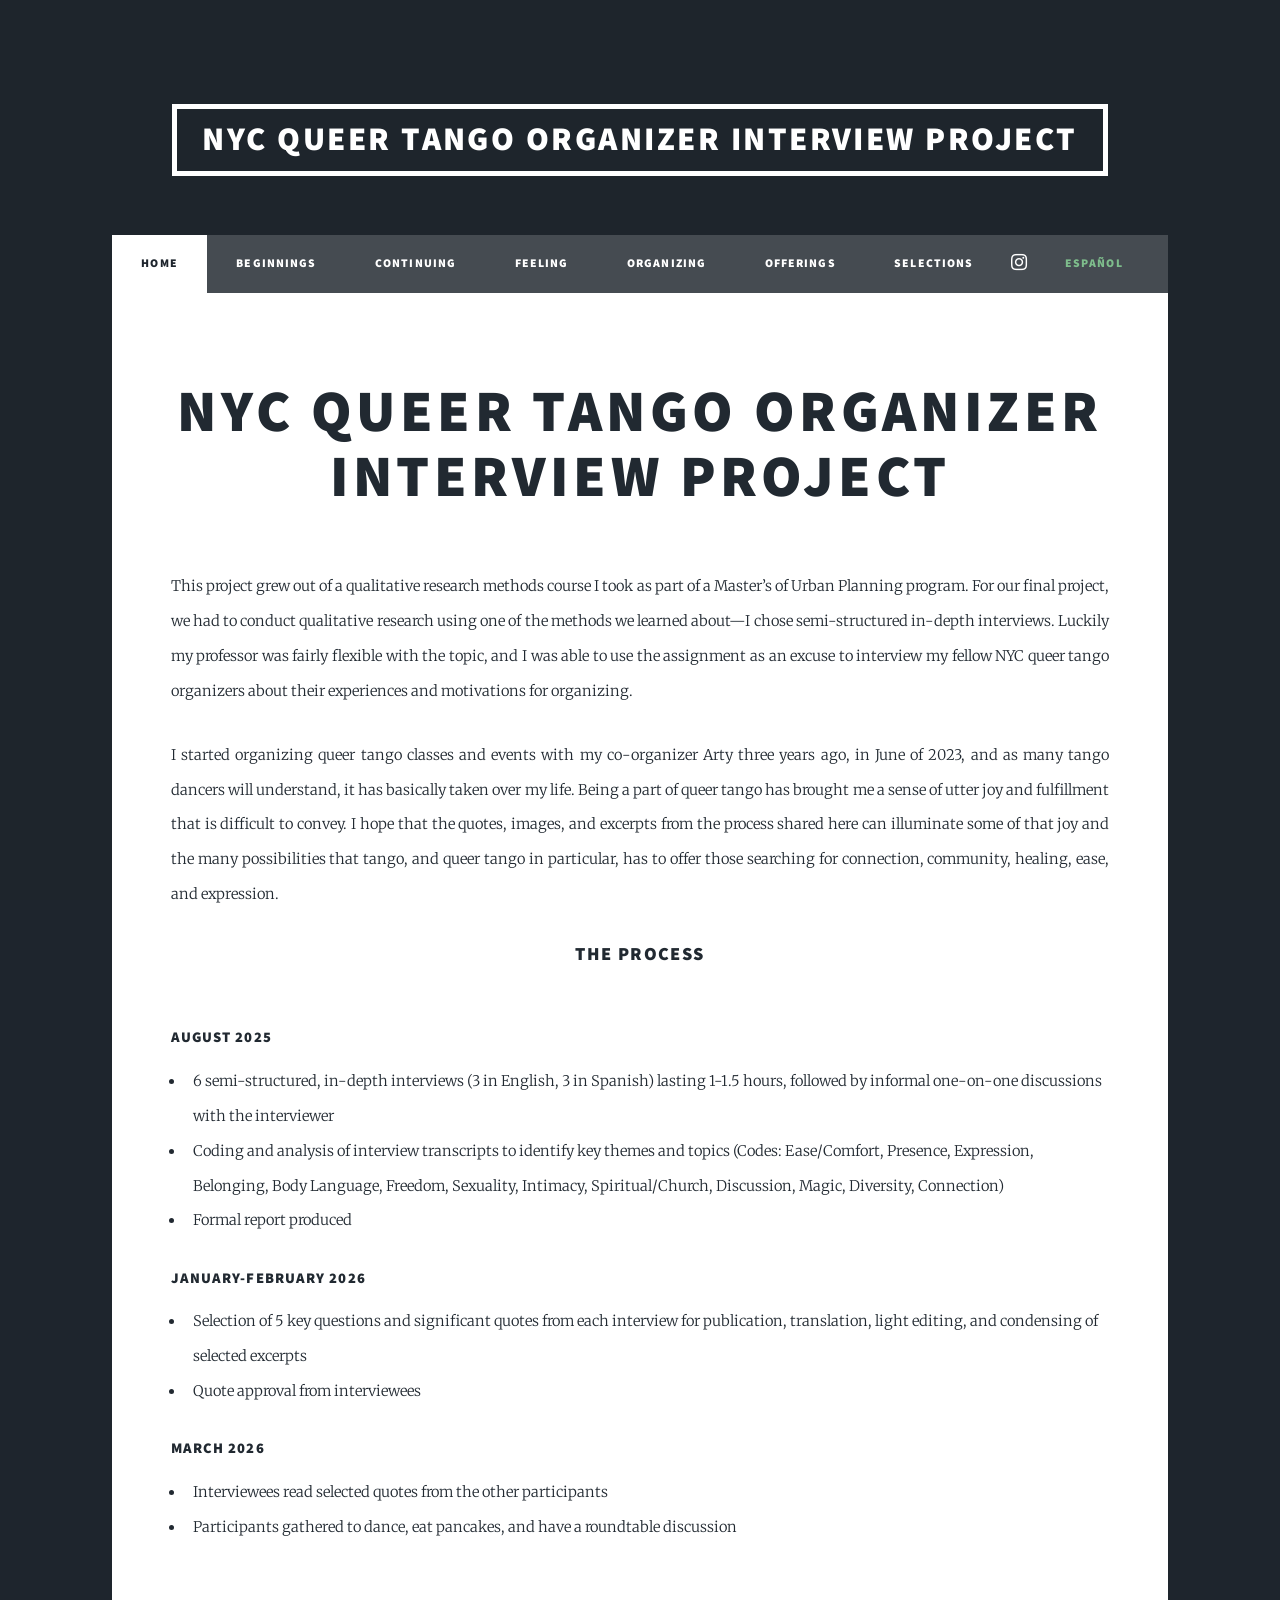
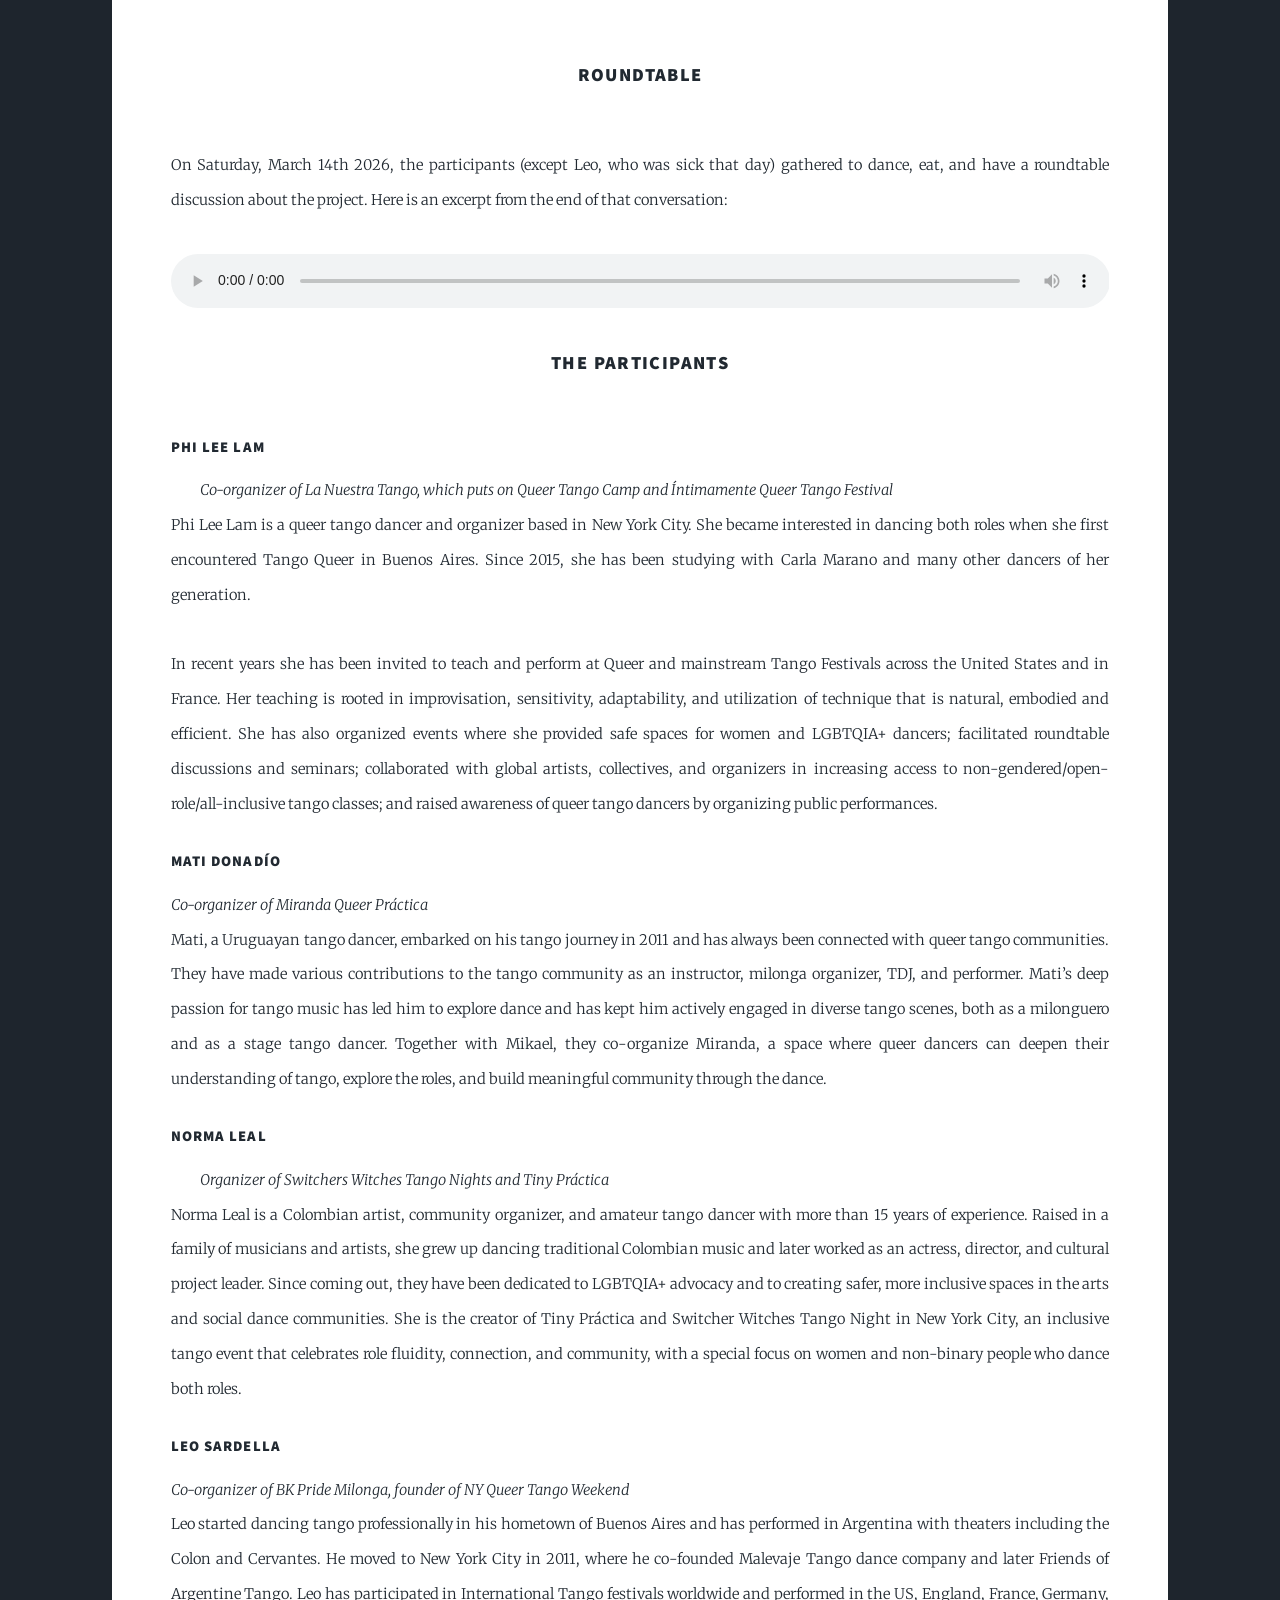
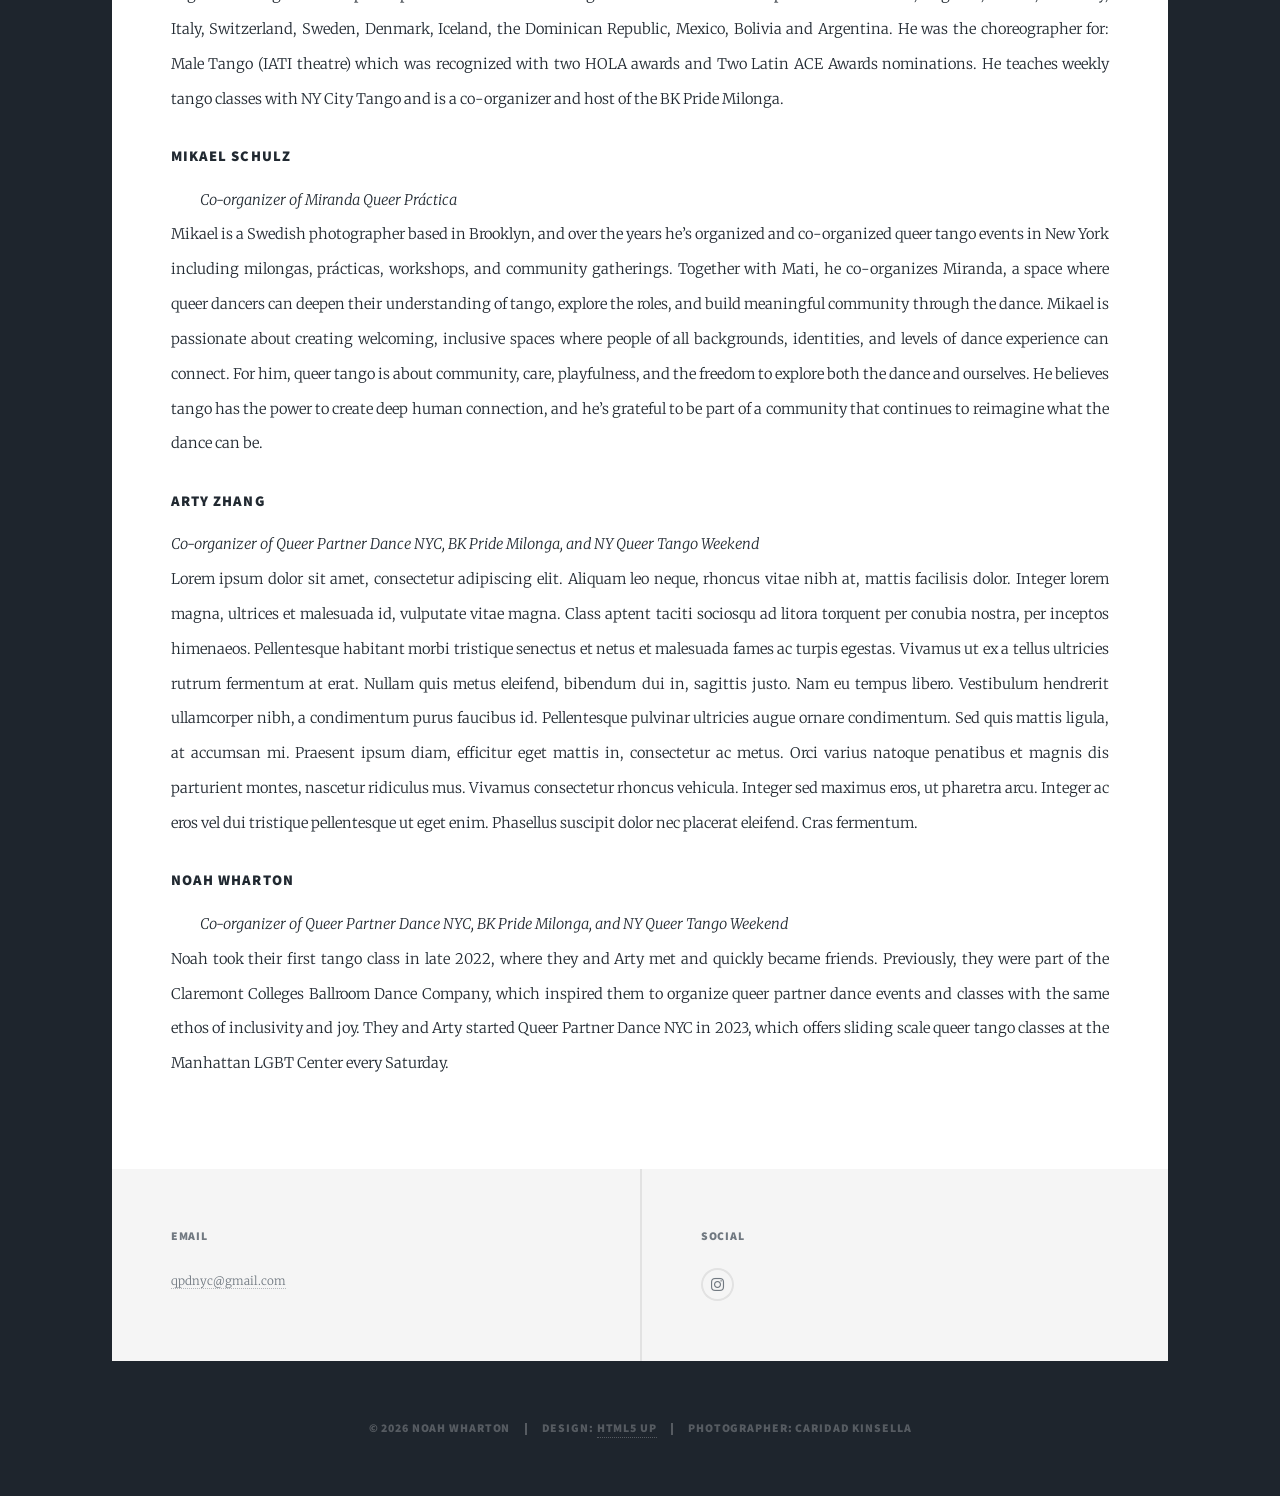
==== index.html @ 84b4fb9b "commit initial upload" ====
<!DOCTYPE HTML>
<!--
	Massively by HTML5 UP
	html5up.net | @ajlkn
	Free for personal and commercial use under the CCA 3.0 license (html5up.net/license)
-->
<html lang="en">
	<head>
		<title>Home</title>
		<meta charset="utf-8" />
		<meta name="viewport" content="width=device-width, initial-scale=1, user-scalable=no" />
		<link rel="stylesheet" href="assets/css/main.css" />
		<noscript><link rel="stylesheet" href="assets/css/noscript.css" /></noscript>
	</head>
	<body class="is-preload">

		<!-- Wrapper -->
			<div id="wrapper">

				<!-- Header -->
					<header id="header">
						<a href="index.html" class="logo">NYC Queer Tango Organizer Interview Project</a>
					</header>

			<!-- Nav -->
					<nav id="nav">
						<ul class="links">
							<li class="active"><a href="index.html">Home</a></li>
							<li><a href="Beginnings.html">Beginnings</a></li>
							<li><a href="continuing.html">Continuing</a></li>
                            <li><a href="feeling.html">Feeling</a></li>
                            <li><a href="organizing.html">Organizing</a></li>
                            <li><a href="offerings.html">Offerings</a></li> 
							<li><a href="quotes.html">Selections</a></li>
						</ul>
						<ul class="icons">
							<li><a href="https://www.instagram.com/qpdnyc/" class="icon brands fa-instagram"><span class="label">Instagram</span></a></li>
						</ul>
						<ul class="links">
							<li><a href="/es/" class="highlight-link">Español</a></li>
						</ul>
					</nav>

				<!-- Main -->
					<div id="main">

						<!-- Post -->
							<section class="post">
								<header class="major">
									<h1>NYC Queer Tango Organizer Interview Project</h1>
								</header>
                                <p>This project grew out of a qualitative research methods course I took as part of a Master’s of Urban Planning program. For our final project, we had to conduct qualitative research using one of the methods we learned about—I chose semi-structured in-depth interviews. Luckily my professor was fairly flexible with the topic, and I was able to use the assignment as an excuse to interview my fellow NYC queer tango organizers about their experiences and motivations for organizing.</p>
                                <p>I started organizing queer tango classes and events with my co-organizer Arty three years ago, in June of 2023, and as many tango dancers will understand, it has basically taken over my life. Being a part of queer tango has brought me a sense of utter joy and fulfillment that is difficult to convey. I hope that the quotes, images, and excerpts from the process shared here can illuminate some of that joy and the many possibilities that tango, and queer tango in particular, has to offer those searching for connection, community, healing, ease, and expression.</p>
								<header class="major">
                                    <h3>The Process</h3>
                                </header>
										<div class="col-12">

											<h4>August 2025</h4>
											<ul>
												<li>6 semi-structured, in-depth interviews (3 in English, 3 in Spanish) lasting 1-1.5 hours, followed by informal one-on-one discussions with the interviewer</li>
												<li>Coding and analysis of interview transcripts to identify key themes and topics (Codes: Ease/Comfort, Presence, Expression, Belonging, Body Language, Freedom, Sexuality, Intimacy, Spiritual/Church, Discussion, Magic, Diversity, Connection)</li>
												<li>Formal report produced</li>
											</ul>
											<h4>January-February 2026</h4>
											<ul>
												<li>Selection of 5 key questions and significant quotes from each interview for publication, translation, light editing, and condensing of selected excerpts</li>
												<li>Quote approval from interviewees</li>
											</ul>
											<h4>March 2026</h4>
											<ul>
												<li>Interviewees read selected quotes from the other participants</li>
												<li>Participants gathered to dance, eat pancakes, and have a roundtable discussion</li>
											</ul>
								<div class="image main"><img src="images/02_DSC_0483.JPG" alt="" /></div>
								<header class="major">
                                    <h3>Roundtable</h3>
                                </header>
                                <p>On Saturday, March 14th 2026, the participants (except Leo, who was sick that day) gathered to dance, eat, and have a roundtable discussion about the project. Here is an excerpt from the end of that conversation:</p>
								    <!-- Audio Player Container -->
   								 <div class="image fit" style="margin-bottom: 2rem;">
        							<audio controls style="width: 100%; border-radius: 4px;">
            						<source src="assets/audio/RountableLastSection.mp3" type="audio/mpeg">
            						Your browser does not support the audio element.
        							</audio>
    							</div>
                            	<header class="major">
                                    <h3>The Participants</h3>
                                </header>
								<h4>Phi Lee Lam</h4>
									<p><span class="image left"><img src="images/Phi_Lee.png" alt="" /></span><i>Co-organizer of La Nuestra Tango, which puts on Queer Tango Camp and Íntimamente Queer Tango Festival</i><br />Phi Lee Lam is a queer tango dancer and organizer based in New York City. She became interested in dancing both roles when she first encountered Tango Queer in Buenos Aires. Since 2015, she has been studying with Carla Marano and many other dancers of her generation.<br /><br />In recent years she has been invited to teach and perform at Queer and mainstream Tango Festivals across the United States and in France. Her teaching is rooted in improvisation, sensitivity, adaptability, and utilization of technique that is natural, embodied and efficient. She has also organized events where she provided safe spaces for women and LGBTQIA+ dancers; facilitated roundtable discussions and seminars; collaborated with global artists, collectives, and organizers in increasing access to non-gendered/open-role/all-inclusive tango classes; and raised awareness of queer tango dancers by organizing public performances.</p>
								<h4>Mati Donadío</h4>
								 <p><span class="image right"><img src="images/Mati.png" alt="" /></span><i>Co-organizer of Miranda Queer Práctica</i><br />Mati, a Uruguayan tango dancer, embarked on his tango journey in 2011 and has always been connected with queer tango communities. They have made various contributions to the tango community as an instructor, milonga organizer, TDJ, and performer. Mati’s deep passion for tango music has led him to explore dance and has kept him actively engaged in diverse tango scenes, both as a milonguero and as a stage tango dancer. Together with Mikael, they co-organize Miranda, a space where queer dancers can deepen their understanding of tango, explore the roles, and build meaningful community through the dance.</p>
								<h4>Norma Leal</h4>
								 	<p><span class="image left"><img src="images/Norma.png" alt="" /></span><i>Organizer of Switchers Witches Tango Nights and Tiny Práctica</i><br />Norma Leal is a Colombian artist, community organizer, and amateur tango dancer with more than 15 years of experience. Raised in a family of musicians and artists, she grew up dancing traditional Colombian music and later worked as an actress, director, and cultural project leader. Since coming out, they have been dedicated to LGBTQIA+ advocacy and to creating safer, more inclusive spaces in the arts and social dance communities. She is the creator of Tiny Práctica and Switcher Witches Tango Night in New York City, an inclusive tango event that celebrates role fluidity, connection, and community, with a special focus on women and non-binary people who dance both roles.</p>
								<h4>Leo Sardella</h4>
								 <p><span class="image right"><img src="images/Leo.png" alt="" /></span><i>Co-organizer of BK Pride Milonga, founder of NY Queer Tango Weekend</i><br />Leo started dancing tango professionally in his hometown of Buenos Aires and has performed in Argentina with theaters including the Colon and Cervantes. He moved to New York City in 2011, where he co-founded Malevaje Tango dance company and later Friends of Argentine Tango. Leo has participated in International Tango festivals worldwide and performed in the US, England, France, Germany, Italy, Switzerland, Sweden, Denmark, Iceland, the Dominican Republic, Mexico, Bolivia and Argentina. He was the choreographer for: Male Tango (IATI theatre) which was recognized with two HOLA awards and Two Latin ACE Awards nominations. He teaches weekly tango classes with NY City Tango and is a co-organizer and host of the BK Pride Milonga.</p>
								<h4>Mikael Schulz</h4>
								 	<p><span class="image left"><img src="images/Mikael.png" alt="" /></span><i>Co-organizer of Miranda Queer Práctica</i><br />Mikael is a Swedish photographer based in Brooklyn, and over the years he’s organized and co-organized queer tango events in New York including milongas, prácticas, workshops, and community gatherings. Together with Mati, he co-organizes Miranda, a space where queer dancers can deepen their understanding of tango, explore the roles, and build meaningful community through the dance. Mikael is passionate about creating welcoming, inclusive spaces where people of all backgrounds, identities, and levels of dance experience can connect. For him, queer tango is about community, care, playfulness, and the freedom to explore both the dance and ourselves. He believes tango has the power to create deep human connection, and he’s grateful to be part of a community that continues to reimagine what the dance can be.</p>
								<h4>Arty Zhang</h4>
								 <p><span class="image right"><img src="images/Arty.png" alt="" /></span><i>Co-organizer of Queer Partner Dance NYC, BK Pride Milonga, and NY Queer Tango Weekend</i><br />Lorem ipsum dolor sit amet, consectetur adipiscing elit. Aliquam leo neque, rhoncus vitae nibh at, mattis facilisis dolor. Integer lorem magna, ultrices et malesuada id, vulputate vitae magna. Class aptent taciti sociosqu ad litora torquent per conubia nostra, per inceptos himenaeos. Pellentesque habitant morbi tristique senectus et netus et malesuada fames ac turpis egestas. Vivamus ut ex a tellus ultricies rutrum fermentum at erat. Nullam quis metus eleifend, bibendum dui in, sagittis justo. Nam eu tempus libero. Vestibulum hendrerit ullamcorper nibh, a condimentum purus faucibus id. Pellentesque pulvinar ultricies augue ornare condimentum. Sed quis mattis ligula, at accumsan mi. Praesent ipsum diam, efficitur eget mattis in, consectetur ac metus. Orci varius natoque penatibus et magnis dis parturient montes, nascetur ridiculus mus. Vivamus consectetur rhoncus vehicula. Integer sed maximus eros, ut pharetra arcu. Integer ac eros vel dui tristique pellentesque ut eget enim. Phasellus suscipit dolor nec placerat eleifend. Cras fermentum.</p>
								<h4>Noah Wharton</h4>
								 	<p><span class="image left"><img src="images/Noah.png" alt="" /></span><i>Co-organizer of Queer Partner Dance NYC, BK Pride Milonga, and NY Queer Tango Weekend</i><br />Noah took their first tango class in late 2022, where they and Arty met and quickly became friends. Previously, they were part of the Claremont Colleges Ballroom Dance Company, which inspired them to organize queer partner dance events and classes with the same ethos of inclusivity and joy. They and Arty started Queer Partner Dance NYC in 2023, which offers sliding scale queer tango classes at the Manhattan LGBT Center every Saturday.</p>
							</section>

					</div>

				<!-- Footer -->
					<footer id="footer">
							<section>
								<h3>Email</h3>
								<p><a href="qpdnyc@gmail.com">qpdnyc@gmail.com</a></p>
							</section>
							<section>
								<h3>Social</h3>
								<ul class="icons alt">
									<li><a href="https://www.instagram.com/qpdnyc/" class="icon brands alt fa-instagram"><span class="label">Instagram</span></a></li>
								</ul>
							</section>
						</section>
					</footer>

				<!-- Copyright -->
					<div id="copyright">
						<ul><li>&copy; 2026 Noah Wharton</li><li>Design: <a href="https://html5up.net">HTML5 UP</a></li><li>Photographer: Caridad Kinsella</li></ul>
					</div>

			</div>

		<!-- Scripts -->
			<script src="assets/js/jquery.min.js"></script>
			<script src="assets/js/jquery.scrollex.min.js"></script>
			<script src="assets/js/jquery.scrolly.min.js"></script>
			<script src="assets/js/browser.min.js"></script>
			<script src="assets/js/breakpoints.min.js"></script>
			<script src="assets/js/util.js"></script>
			<script src="assets/js/main.js"></script>

	</body>
</html>
---- assets/css/main.css ----
@import url(fontawesome-all.min.css);
@import url("https://fonts.googleapis.com/css?family=Merriweather:300,700,300italic,700italic|Source+Sans+Pro:900");

/*
	Massively by HTML5 UP
	html5up.net | @ajlkn
	Free for personal and commercial use under the CCA 3.0 license (html5up.net/license)
*/

html, body, div, span, applet, object,
iframe, h1, h2, h3, h4, h5, h6, p, blockquote,
pre, a, abbr, acronym, address, big, cite,
code, del, dfn, em, img, ins, kbd, q, s, samp,
small, strike, strong, sub, sup, tt, var, b,
u, i, center, dl, dt, dd, ol, ul, li, fieldset,
form, label, legend, table, caption, tbody,
tfoot, thead, tr, th, td, article, aside,
canvas, details, embed, figure, figcaption,
footer, header, hgroup, menu, nav, output, ruby,
section, summary, time, mark, audio, video {
	margin: 0;
	padding: 0;
	border: 0;
	font-size: 100%;
	font: inherit;
	vertical-align: baseline;}

article, aside, details, figcaption, figure,
footer, header, hgroup, menu, nav, section {
	display: block;}

body {
	line-height: 1;
}

ol, ul {
	list-style: none;
}

blockquote, q {
	quotes: none;
}

	blockquote:before, blockquote:after, q:before, q:after {
		content: '';
		content: none;
	}

table {
	border-collapse: collapse;
	border-spacing: 0;
}

body {
	-webkit-text-size-adjust: none;
}

mark {
	background-color: transparent;
	color: inherit;
}

input::-moz-focus-inner {
	border: 0;
	padding: 0;
}

input, select, textarea {
	-moz-appearance: none;
	-webkit-appearance: none;
	-ms-appearance: none;
	appearance: none;
}

/* Basic */

	@-ms-viewport {
		width: device-width;
	}

	body {
		-ms-overflow-style: scrollbar;
	}

	@media screen and (max-width: 480px) {

		html, body {
			min-width: 320px;
		}

	}

	html {
		box-sizing: border-box;
	}

	*, *:before, *:after {
		box-sizing: inherit;
	}

	body {
		background-color: #1e252d;
	}

		body.is-preload *, body.is-preload *:before, body.is-preload *:after {
			-moz-animation: none !important;
			-webkit-animation: none !important;
			-ms-animation: none !important;
			animation: none !important;
			-moz-transition: none !important;
			-webkit-transition: none !important;
			-ms-transition: none !important;
			transition: none !important;
		}

/* Type */

	html {
		font-size: 16pt;
	}

		@media screen and (max-width: 1680px) {

			html {
				font-size: 12pt;
			}

		}

		@media screen and (max-width: 1280px) {

			html {
				font-size: 11pt;
			}

		}

		@media screen and (max-width: 360px) {

			html {
				font-size: 10pt;
			}

		}

	body {
		color: #212931;
	}

	body, input, select, textarea {
		font-family: "Merriweather", Georgia, serif;
		font-weight: 300;
		font-size: 1rem;
		line-height: 2.375;
	}

	a {
		-moz-transition: color 0.2s ease-in-out, background-color 0.2s ease-in-out, border-color 0.2s ease-in-out, box-shadow 0.2s ease-in-out;
		-webkit-transition: color 0.2s ease-in-out, background-color 0.2s ease-in-out, border-color 0.2s ease-in-out, box-shadow 0.2s ease-in-out;
		-ms-transition: color 0.2s ease-in-out, background-color 0.2s ease-in-out, border-color 0.2s ease-in-out, box-shadow 0.2s ease-in-out;
		transition: color 0.2s ease-in-out, background-color 0.2s ease-in-out, border-color 0.2s ease-in-out, box-shadow 0.2s ease-in-out;
		border-bottom: dotted 1px;
		text-decoration: none;
	}

		a:hover {
			border-bottom-color: transparent;
		}

	strong, b {
		font-weight: 600;
	}

	em, i {
		font-style: italic;
	}

	p {
		text-align: justify;
		margin: 0 0 2rem 0;
	}

	h1, h2, h3, h4, h5, h6 {
		font-family: "Source Sans Pro", Helvetica, sans-serif;
		font-weight: 900;
		line-height: 1.5;
		letter-spacing: 0.075em;
		text-transform: uppercase;
		margin: 0 0 1rem 0;
	}

		h1 a, h2 a, h3 a, h4 a, h5 a, h6 a {
			border-bottom: 0;
			color: inherit;
			text-decoration: none;
		}

	h1 {
		font-size: 4rem;
		line-height: 1.1;
		margin: 0 0 2rem 0;
	}

	h2 {
		font-size: 1.75rem;
		line-height: 1.3;
		margin: 0 0 1.5rem 0;
	}

	h3 {
		font-size: 1.25rem;
		margin: 0 0 1.5rem 0;
	}

	h4 {
		font-size: 1rem;
	}

	h5 {
		font-size: 0.9rem;
	}

	h6 {
		font-size: 0.8rem;
	}

	sub {
		font-size: 0.8rem;
		position: relative;
		top: 0.5rem;
	}

	sup {
		font-size: 0.8rem;
		position: relative;
		top: -0.5rem;
	}

	blockquote {
		border-left: solid 4px;
		font-style: normal;
		margin: 0 0 2rem 0;
		padding: 0.5rem 0 0.5rem 2rem;
	}

	code {
		border: solid 2px;
		font-family: "Courier New", monospace;
		font-size: 0.9rem;
		margin: 0 0.25rem;
		padding: 0.25rem 0.65rem;
	}

	pre {
		-webkit-overflow-scrolling: touch;
		font-family: "Courier New", monospace;
		font-size: 0.9rem;
		margin: 0 0 2rem 0;
	}

		pre code {
			display: block;
			line-height: 1.75;
			padding: 1rem 1.5rem;
			overflow-x: auto;
		}

	hr {
		border: 0;
		border-bottom: solid 2px;
		margin: 3rem 0;
	}

		hr.major {
			margin: 5rem 0;
		}

	.align-left {
		text-align: left;
	}

	.align-center {
		text-align: center;
	}

	.align-right {
		text-align: right;
	}

	input, select, textarea {
		color: #212931;
	}

	a {
		color: #212931;
		border-bottom-color: rgba(33, 41, 49, 0.5);
	}

		a:hover {
			border-bottom-color: transparent;
			color: #18bfef !important;
		}

	strong, b {
		color: #212931;
	}

	h1, h2, h3, h4, h5, h6 {
		color: #212931;
	}

	blockquote {
		border-left-color: #eeeeee;
	}

	code {
		background: rgba(220, 220, 220, 0.25);
		border-color: #eeeeee;
	}

	hr {
		border-bottom-color: #eeeeee;
	}

/* Row */

	.row {
		display: flex;
		flex-wrap: wrap;
		box-sizing: border-box;
		align-items: stretch;
	}

		.row > * {
			box-sizing: border-box;
		}

		.row.gtr-uniform > * > :last-child {
			margin-bottom: 0;
		}

		.row.aln-left {
			justify-content: flex-start;
		}

		.row.aln-center {
			justify-content: center;
		}

		.row.aln-right {
			justify-content: flex-end;
		}

		.row.aln-top {
			align-items: flex-start;
		}

		.row.aln-middle {
			align-items: center;
		}

		.row.aln-bottom {
			align-items: flex-end;
		}

		.row > .imp {
			order: -1;
		}

		.row > .col-1 {
			width: 8.33333%;
		}

		.row > .off-1 {
			margin-left: 8.33333%;
		}

		.row > .col-2 {
			width: 16.66667%;
		}

		.row > .off-2 {
			margin-left: 16.66667%;
		}

		.row > .col-3 {
			width: 25%;
		}

		.row > .off-3 {
			margin-left: 25%;
		}

		.row > .col-4 {
			width: 33.33333%;
		}

		.row > .off-4 {
			margin-left: 33.33333%;
		}

		.row > .col-5 {
			width: 41.66667%;
		}

		.row > .off-5 {
			margin-left: 41.66667%;
		}

		.row > .col-6 {
			width: 50%;
		}

		.row > .off-6 {
			margin-left: 50%;
		}

		.row > .col-7 {
			width: 58.33333%;
		}

		.row > .off-7 {
			margin-left: 58.33333%;
		}

		.row > .col-8 {
			width: 66.66667%;
		}

		.row > .off-8 {
			margin-left: 66.66667%;
		}

		.row > .col-9 {
			width: 75%;
		}

		.row > .off-9 {
			margin-left: 75%;
		}

		.row > .col-10 {
			width: 83.33333%;
		}

		.row > .off-10 {
			margin-left: 83.33333%;
		}

		.row > .col-11 {
			width: 91.66667%;
		}

		.row > .off-11 {
			margin-left: 91.66667%;
		}

		.row > .col-12 {
			width: 100%;
		}

		.row > .off-12 {
			margin-left: 100%;
		}

		.row.gtr-0 {
			margin-top: 0;
			margin-left: 0rem;
		}

			.row.gtr-0 > * {
				padding: 0 0 0 0rem;
			}

			.row.gtr-0.gtr-uniform {
				margin-top: 0rem;
			}

				.row.gtr-0.gtr-uniform > * {
					padding-top: 0rem;
				}

		.row.gtr-25 {
			margin-top: 0;
			margin-left: -0.375rem;
		}

			.row.gtr-25 > * {
				padding: 0 0 0 0.375rem;
			}

			.row.gtr-25.gtr-uniform {
				margin-top: -0.375rem;
			}

				.row.gtr-25.gtr-uniform > * {
					padding-top: 0.375rem;
				}

		.row.gtr-50 {
			margin-top: 0;
			margin-left: -0.75rem;
		}

			.row.gtr-50 > * {
				padding: 0 0 0 0.75rem;
			}

			.row.gtr-50.gtr-uniform {
				margin-top: -0.75rem;
			}

				.row.gtr-50.gtr-uniform > * {
					padding-top: 0.75rem;
				}

		.row {
			margin-top: 0;
			margin-left: -1.5rem;
		}

			.row > * {
				padding: 0 0 0 1.5rem;
			}

			.row.gtr-uniform {
				margin-top: -1.5rem;
			}

				.row.gtr-uniform > * {
					padding-top: 1.5rem;
				}

		.row.gtr-150 {
			margin-top: 0;
			margin-left: -2.25rem;
		}

			.row.gtr-150 > * {
				padding: 0 0 0 2.25rem;
			}

			.row.gtr-150.gtr-uniform {
				margin-top: -2.25rem;
			}

				.row.gtr-150.gtr-uniform > * {
					padding-top: 2.25rem;
				}

		.row.gtr-200 {
			margin-top: 0;
			margin-left: -3rem;
		}

			.row.gtr-200 > * {
				padding: 0 0 0 3rem;
			}

			.row.gtr-200.gtr-uniform {
				margin-top: -3rem;
			}

				.row.gtr-200.gtr-uniform > * {
					padding-top: 3rem;
				}

		@media screen and (max-width: 1680px) {

			.row {
				display: flex;
				flex-wrap: wrap;
				box-sizing: border-box;
				align-items: stretch;
			}

				.row > * {
					box-sizing: border-box;
				}

				.row.gtr-uniform > * > :last-child {
					margin-bottom: 0;
				}

				.row.aln-left {
					justify-content: flex-start;
				}

				.row.aln-center {
					justify-content: center;
				}

				.row.aln-right {
					justify-content: flex-end;
				}

				.row.aln-top {
					align-items: flex-start;
				}

				.row.aln-middle {
					align-items: center;
				}

				.row.aln-bottom {
					align-items: flex-end;
				}

				.row > .imp-xlarge {
					order: -1;
				}

				.row > .col-1-xlarge {
					width: 8.33333%;
				}

				.row > .off-1-xlarge {
					margin-left: 8.33333%;
				}

				.row > .col-2-xlarge {
					width: 16.66667%;
				}

				.row > .off-2-xlarge {
					margin-left: 16.66667%;
				}

				.row > .col-3-xlarge {
					width: 25%;
				}

				.row > .off-3-xlarge {
					margin-left: 25%;
				}

				.row > .col-4-xlarge {
					width: 33.33333%;
				}

				.row > .off-4-xlarge {
					margin-left: 33.33333%;
				}

				.row > .col-5-xlarge {
					width: 41.66667%;
				}

				.row > .off-5-xlarge {
					margin-left: 41.66667%;
				}

				.row > .col-6-xlarge {
					width: 50%;
				}

				.row > .off-6-xlarge {
					margin-left: 50%;
				}

				.row > .col-7-xlarge {
					width: 58.33333%;
				}

				.row > .off-7-xlarge {
					margin-left: 58.33333%;
				}

				.row > .col-8-xlarge {
					width: 66.66667%;
				}

				.row > .off-8-xlarge {
					margin-left: 66.66667%;
				}

				.row > .col-9-xlarge {
					width: 75%;
				}

				.row > .off-9-xlarge {
					margin-left: 75%;
				}

				.row > .col-10-xlarge {
					width: 83.33333%;
				}

				.row > .off-10-xlarge {
					margin-left: 83.33333%;
				}

				.row > .col-11-xlarge {
					width: 91.66667%;
				}

				.row > .off-11-xlarge {
					margin-left: 91.66667%;
				}

				.row > .col-12-xlarge {
					width: 100%;
				}

				.row > .off-12-xlarge {
					margin-left: 100%;
				}

				.row.gtr-0 {
					margin-top: 0;
					margin-left: 0rem;
				}

					.row.gtr-0 > * {
						padding: 0 0 0 0rem;
					}

					.row.gtr-0.gtr-uniform {
						margin-top: 0rem;
					}

						.row.gtr-0.gtr-uniform > * {
							padding-top: 0rem;
						}

				.row.gtr-25 {
					margin-top: 0;
					margin-left: -0.375rem;
				}

					.row.gtr-25 > * {
						padding: 0 0 0 0.375rem;
					}

					.row.gtr-25.gtr-uniform {
						margin-top: -0.375rem;
					}

						.row.gtr-25.gtr-uniform > * {
							padding-top: 0.375rem;
						}

				.row.gtr-50 {
					margin-top: 0;
					margin-left: -0.75rem;
				}

					.row.gtr-50 > * {
						padding: 0 0 0 0.75rem;
					}

					.row.gtr-50.gtr-uniform {
						margin-top: -0.75rem;
					}

						.row.gtr-50.gtr-uniform > * {
							padding-top: 0.75rem;
						}

				.row {
					margin-top: 0;
					margin-left: -1.5rem;
				}

					.row > * {
						padding: 0 0 0 1.5rem;
					}

					.row.gtr-uniform {
						margin-top: -1.5rem;
					}

						.row.gtr-uniform > * {
							padding-top: 1.5rem;
						}

				.row.gtr-150 {
					margin-top: 0;
					margin-left: -2.25rem;
				}

					.row.gtr-150 > * {
						padding: 0 0 0 2.25rem;
					}

					.row.gtr-150.gtr-uniform {
						margin-top: -2.25rem;
					}

						.row.gtr-150.gtr-uniform > * {
							padding-top: 2.25rem;
						}

				.row.gtr-200 {
					margin-top: 0;
					margin-left: -3rem;
				}

					.row.gtr-200 > * {
						padding: 0 0 0 3rem;
					}

					.row.gtr-200.gtr-uniform {
						margin-top: -3rem;
					}

						.row.gtr-200.gtr-uniform > * {
							padding-top: 3rem;
						}

		}

		@media screen and (max-width: 1280px) {

			.row {
				display: flex;
				flex-wrap: wrap;
				box-sizing: border-box;
				align-items: stretch;
			}

				.row > * {
					box-sizing: border-box;
				}

				.row.gtr-uniform > * > :last-child {
					margin-bottom: 0;
				}

				.row.aln-left {
					justify-content: flex-start;
				}

				.row.aln-center {
					justify-content: center;
				}

				.row.aln-right {
					justify-content: flex-end;
				}

				.row.aln-top {
					align-items: flex-start;
				}

				.row.aln-middle {
					align-items: center;
				}

				.row.aln-bottom {
					align-items: flex-end;
				}

				.row > .imp-large {
					order: -1;
				}

				.row > .col-1-large {
					width: 8.33333%;
				}

				.row > .off-1-large {
					margin-left: 8.33333%;
				}

				.row > .col-2-large {
					width: 16.66667%;
				}

				.row > .off-2-large {
					margin-left: 16.66667%;
				}

				.row > .col-3-large {
					width: 25%;
				}

				.row > .off-3-large {
					margin-left: 25%;
				}

				.row > .col-4-large {
					width: 33.33333%;
				}

				.row > .off-4-large {
					margin-left: 33.33333%;
				}

				.row > .col-5-large {
					width: 41.66667%;
				}

				.row > .off-5-large {
					margin-left: 41.66667%;
				}

				.row > .col-6-large {
					width: 50%;
				}

				.row > .off-6-large {
					margin-left: 50%;
				}

				.row > .col-7-large {
					width: 58.33333%;
				}

				.row > .off-7-large {
					margin-left: 58.33333%;
				}

				.row > .col-8-large {
					width: 66.66667%;
				}

				.row > .off-8-large {
					margin-left: 66.66667%;
				}

				.row > .col-9-large {
					width: 75%;
				}

				.row > .off-9-large {
					margin-left: 75%;
				}

				.row > .col-10-large {
					width: 83.33333%;
				}

				.row > .off-10-large {
					margin-left: 83.33333%;
				}

				.row > .col-11-large {
					width: 91.66667%;
				}

				.row > .off-11-large {
					margin-left: 91.66667%;
				}

				.row > .col-12-large {
					width: 100%;
				}

				.row > .off-12-large {
					margin-left: 100%;
				}

				.row.gtr-0 {
					margin-top: 0;
					margin-left: 0rem;
				}

					.row.gtr-0 > * {
						padding: 0 0 0 0rem;
					}

					.row.gtr-0.gtr-uniform {
						margin-top: 0rem;
					}

						.row.gtr-0.gtr-uniform > * {
							padding-top: 0rem;
						}

				.row.gtr-25 {
					margin-top: 0;
					margin-left: -0.375rem;
				}

					.row.gtr-25 > * {
						padding: 0 0 0 0.375rem;
					}

					.row.gtr-25.gtr-uniform {
						margin-top: -0.375rem;
					}

						.row.gtr-25.gtr-uniform > * {
							padding-top: 0.375rem;
						}

				.row.gtr-50 {
					margin-top: 0;
					margin-left: -0.75rem;
				}

					.row.gtr-50 > * {
						padding: 0 0 0 0.75rem;
					}

					.row.gtr-50.gtr-uniform {
						margin-top: -0.75rem;
					}

						.row.gtr-50.gtr-uniform > * {
							padding-top: 0.75rem;
						}

				.row {
					margin-top: 0;
					margin-left: -1.5rem;
				}

					.row > * {
						padding: 0 0 0 1.5rem;
					}

					.row.gtr-uniform {
						margin-top: -1.5rem;
					}

						.row.gtr-uniform > * {
							padding-top: 1.5rem;
						}

				.row.gtr-150 {
					margin-top: 0;
					margin-left: -2.25rem;
				}

					.row.gtr-150 > * {
						padding: 0 0 0 2.25rem;
					}

					.row.gtr-150.gtr-uniform {
						margin-top: -2.25rem;
					}

						.row.gtr-150.gtr-uniform > * {
							padding-top: 2.25rem;
						}

				.row.gtr-200 {
					margin-top: 0;
					margin-left: -3rem;
				}

					.row.gtr-200 > * {
						padding: 0 0 0 3rem;
					}

					.row.gtr-200.gtr-uniform {
						margin-top: -3rem;
					}

						.row.gtr-200.gtr-uniform > * {
							padding-top: 3rem;
						}

		}

		@media screen and (max-width: 980px) {

			.row {
				display: flex;
				flex-wrap: wrap;
				box-sizing: border-box;
				align-items: stretch;
			}

				.row > * {
					box-sizing: border-box;
				}

				.row.gtr-uniform > * > :last-child {
					margin-bottom: 0;
				}

				.row.aln-left {
					justify-content: flex-start;
				}

				.row.aln-center {
					justify-content: center;
				}

				.row.aln-right {
					justify-content: flex-end;
				}

				.row.aln-top {
					align-items: flex-start;
				}

				.row.aln-middle {
					align-items: center;
				}

				.row.aln-bottom {
					align-items: flex-end;
				}

				.row > .imp-medium {
					order: -1;
				}

				.row > .col-1-medium {
					width: 8.33333%;
				}

				.row > .off-1-medium {
					margin-left: 8.33333%;
				}

				.row > .col-2-medium {
					width: 16.66667%;
				}

				.row > .off-2-medium {
					margin-left: 16.66667%;
				}

				.row > .col-3-medium {
					width: 25%;
				}

				.row > .off-3-medium {
					margin-left: 25%;
				}

				.row > .col-4-medium {
					width: 33.33333%;
				}

				.row > .off-4-medium {
					margin-left: 33.33333%;
				}

				.row > .col-5-medium {
					width: 41.66667%;
				}

				.row > .off-5-medium {
					margin-left: 41.66667%;
				}

				.row > .col-6-medium {
					width: 50%;
				}

				.row > .off-6-medium {
					margin-left: 50%;
				}

				.row > .col-7-medium {
					width: 58.33333%;
				}

				.row > .off-7-medium {
					margin-left: 58.33333%;
				}

				.row > .col-8-medium {
					width: 66.66667%;
				}

				.row > .off-8-medium {
					margin-left: 66.66667%;
				}

				.row > .col-9-medium {
					width: 75%;
				}

				.row > .off-9-medium {
					margin-left: 75%;
				}

				.row > .col-10-medium {
					width: 83.33333%;
				}

				.row > .off-10-medium {
					margin-left: 83.33333%;
				}

				.row > .col-11-medium {
					width: 91.66667%;
				}

				.row > .off-11-medium {
					margin-left: 91.66667%;
				}

				.row > .col-12-medium {
					width: 100%;
				}

				.row > .off-12-medium {
					margin-left: 100%;
				}

				.row.gtr-0 {
					margin-top: 0;
					margin-left: 0rem;
				}

					.row.gtr-0 > * {
						padding: 0 0 0 0rem;
					}

					.row.gtr-0.gtr-uniform {
						margin-top: 0rem;
					}

						.row.gtr-0.gtr-uniform > * {
							padding-top: 0rem;
						}

				.row.gtr-25 {
					margin-top: 0;
					margin-left: -0.375rem;
				}

					.row.gtr-25 > * {
						padding: 0 0 0 0.375rem;
					}

					.row.gtr-25.gtr-uniform {
						margin-top: -0.375rem;
					}

						.row.gtr-25.gtr-uniform > * {
							padding-top: 0.375rem;
						}

				.row.gtr-50 {
					margin-top: 0;
					margin-left: -0.75rem;
				}

					.row.gtr-50 > * {
						padding: 0 0 0 0.75rem;
					}

					.row.gtr-50.gtr-uniform {
						margin-top: -0.75rem;
					}

						.row.gtr-50.gtr-uniform > * {
							padding-top: 0.75rem;
						}

				.row {
					margin-top: 0;
					margin-left: -1.5rem;
				}

					.row > * {
						padding: 0 0 0 1.5rem;
					}

					.row.gtr-uniform {
						margin-top: -1.5rem;
					}

						.row.gtr-uniform > * {
							padding-top: 1.5rem;
						}

				.row.gtr-150 {
					margin-top: 0;
					margin-left: -2.25rem;
				}

					.row.gtr-150 > * {
						padding: 0 0 0 2.25rem;
					}

					.row.gtr-150.gtr-uniform {
						margin-top: -2.25rem;
					}

						.row.gtr-150.gtr-uniform > * {
							padding-top: 2.25rem;
						}

				.row.gtr-200 {
					margin-top: 0;
					margin-left: -3rem;
				}

					.row.gtr-200 > * {
						padding: 0 0 0 3rem;
					}

					.row.gtr-200.gtr-uniform {
						margin-top: -3rem;
					}

						.row.gtr-200.gtr-uniform > * {
							padding-top: 3rem;
						}

		}

		@media screen and (max-width: 736px) {

			.row {
				display: flex;
				flex-wrap: wrap;
				box-sizing: border-box;
				align-items: stretch;
			}

				.row > * {
					box-sizing: border-box;
				}

				.row.gtr-uniform > * > :last-child {
					margin-bottom: 0;
				}

				.row.aln-left {
					justify-content: flex-start;
				}

				.row.aln-center {
					justify-content: center;
				}

				.row.aln-right {
					justify-content: flex-end;
				}

				.row.aln-top {
					align-items: flex-start;
				}

				.row.aln-middle {
					align-items: center;
				}

				.row.aln-bottom {
					align-items: flex-end;
				}

				.row > .imp-small {
					order: -1;
				}

				.row > .col-1-small {
					width: 8.33333%;
				}

				.row > .off-1-small {
					margin-left: 8.33333%;
				}

				.row > .col-2-small {
					width: 16.66667%;
				}

				.row > .off-2-small {
					margin-left: 16.66667%;
				}

				.row > .col-3-small {
					width: 25%;
				}

				.row > .off-3-small {
					margin-left: 25%;
				}

				.row > .col-4-small {
					width: 33.33333%;
				}

				.row > .off-4-small {
					margin-left: 33.33333%;
				}

				.row > .col-5-small {
					width: 41.66667%;
				}

				.row > .off-5-small {
					margin-left: 41.66667%;
				}

				.row > .col-6-small {
					width: 50%;
				}

				.row > .off-6-small {
					margin-left: 50%;
				}

				.row > .col-7-small {
					width: 58.33333%;
				}

				.row > .off-7-small {
					margin-left: 58.33333%;
				}

				.row > .col-8-small {
					width: 66.66667%;
				}

				.row > .off-8-small {
					margin-left: 66.66667%;
				}

				.row > .col-9-small {
					width: 75%;
				}

				.row > .off-9-small {
					margin-left: 75%;
				}

				.row > .col-10-small {
					width: 83.33333%;
				}

				.row > .off-10-small {
					margin-left: 83.33333%;
				}

				.row > .col-11-small {
					width: 91.66667%;
				}

				.row > .off-11-small {
					margin-left: 91.66667%;
				}

				.row > .col-12-small {
					width: 100%;
				}

				.row > .off-12-small {
					margin-left: 100%;
				}

				.row.gtr-0 {
					margin-top: 0;
					margin-left: 0rem;
				}

					.row.gtr-0 > * {
						padding: 0 0 0 0rem;
					}

					.row.gtr-0.gtr-uniform {
						margin-top: 0rem;
					}

						.row.gtr-0.gtr-uniform > * {
							padding-top: 0rem;
						}

				.row.gtr-25 {
					margin-top: 0;
					margin-left: -0.375rem;
				}

					.row.gtr-25 > * {
						padding: 0 0 0 0.375rem;
					}

					.row.gtr-25.gtr-uniform {
						margin-top: -0.375rem;
					}

						.row.gtr-25.gtr-uniform > * {
							padding-top: 0.375rem;
						}

				.row.gtr-50 {
					margin-top: 0;
					margin-left: -0.75rem;
				}

					.row.gtr-50 > * {
						padding: 0 0 0 0.75rem;
					}

					.row.gtr-50.gtr-uniform {
						margin-top: -0.75rem;
					}

						.row.gtr-50.gtr-uniform > * {
							padding-top: 0.75rem;
						}

				.row {
					margin-top: 0;
					margin-left: -1.5rem;
				}

					.row > * {
						padding: 0 0 0 1.5rem;
					}

					.row.gtr-uniform {
						margin-top: -1.5rem;
					}

						.row.gtr-uniform > * {
							padding-top: 1.5rem;
						}

				.row.gtr-150 {
					margin-top: 0;
					margin-left: -2.25rem;
				}

					.row.gtr-150 > * {
						padding: 0 0 0 2.25rem;
					}

					.row.gtr-150.gtr-uniform {
						margin-top: -2.25rem;
					}

						.row.gtr-150.gtr-uniform > * {
							padding-top: 2.25rem;
						}

				.row.gtr-200 {
					margin-top: 0;
					margin-left: -3rem;
				}

					.row.gtr-200 > * {
						padding: 0 0 0 3rem;
					}

					.row.gtr-200.gtr-uniform {
						margin-top: -3rem;
					}

						.row.gtr-200.gtr-uniform > * {
							padding-top: 3rem;
						}

		}

		@media screen and (max-width: 480px) {

			.row {
				display: flex;
				flex-wrap: wrap;
				box-sizing: border-box;
				align-items: stretch;
			}

				.row > * {
					box-sizing: border-box;
				}

				.row.gtr-uniform > * > :last-child {
					margin-bottom: 0;
				}

				.row.aln-left {
					justify-content: flex-start;
				}

				.row.aln-center {
					justify-content: center;
				}

				.row.aln-right {
					justify-content: flex-end;
				}

				.row.aln-top {
					align-items: flex-start;
				}

				.row.aln-middle {
					align-items: center;
				}

				.row.aln-bottom {
					align-items: flex-end;
				}

				.row > .imp-xsmall {
					order: -1;
				}

				.row > .col-1-xsmall {
					width: 8.33333%;
				}

				.row > .off-1-xsmall {
					margin-left: 8.33333%;
				}

				.row > .col-2-xsmall {
					width: 16.66667%;
				}

				.row > .off-2-xsmall {
					margin-left: 16.66667%;
				}

				.row > .col-3-xsmall {
					width: 25%;
				}

				.row > .off-3-xsmall {
					margin-left: 25%;
				}

				.row > .col-4-xsmall {
					width: 33.33333%;
				}

				.row > .off-4-xsmall {
					margin-left: 33.33333%;
				}

				.row > .col-5-xsmall {
					width: 41.66667%;
				}

				.row > .off-5-xsmall {
					margin-left: 41.66667%;
				}

				.row > .col-6-xsmall {
					width: 50%;
				}

				.row > .off-6-xsmall {
					margin-left: 50%;
				}

				.row > .col-7-xsmall {
					width: 58.33333%;
				}

				.row > .off-7-xsmall {
					margin-left: 58.33333%;
				}

				.row > .col-8-xsmall {
					width: 66.66667%;
				}

				.row > .off-8-xsmall {
					margin-left: 66.66667%;
				}

				.row > .col-9-xsmall {
					width: 75%;
				}

				.row > .off-9-xsmall {
					margin-left: 75%;
				}

				.row > .col-10-xsmall {
					width: 83.33333%;
				}

				.row > .off-10-xsmall {
					margin-left: 83.33333%;
				}

				.row > .col-11-xsmall {
					width: 91.66667%;
				}

				.row > .off-11-xsmall {
					margin-left: 91.66667%;
				}

				.row > .col-12-xsmall {
					width: 100%;
				}

				.row > .off-12-xsmall {
					margin-left: 100%;
				}

				.row.gtr-0 {
					margin-top: 0;
					margin-left: 0rem;
				}

					.row.gtr-0 > * {
						padding: 0 0 0 0rem;
					}

					.row.gtr-0.gtr-uniform {
						margin-top: 0rem;
					}

						.row.gtr-0.gtr-uniform > * {
							padding-top: 0rem;
						}

				.row.gtr-25 {
					margin-top: 0;
					margin-left: -0.375rem;
				}

					.row.gtr-25 > * {
						padding: 0 0 0 0.375rem;
					}

					.row.gtr-25.gtr-uniform {
						margin-top: -0.375rem;
					}

						.row.gtr-25.gtr-uniform > * {
							padding-top: 0.375rem;
						}

				.row.gtr-50 {
					margin-top: 0;
					margin-left: -0.75rem;
				}

					.row.gtr-50 > * {
						padding: 0 0 0 0.75rem;
					}

					.row.gtr-50.gtr-uniform {
						margin-top: -0.75rem;
					}

						.row.gtr-50.gtr-uniform > * {
							padding-top: 0.75rem;
						}

				.row {
					margin-top: 0;
					margin-left: -1.5rem;
				}

					.row > * {
						padding: 0 0 0 1.5rem;
					}

					.row.gtr-uniform {
						margin-top: -1.5rem;
					}

						.row.gtr-uniform > * {
							padding-top: 1.5rem;
						}

				.row.gtr-150 {
					margin-top: 0;
					margin-left: -2.25rem;
				}

					.row.gtr-150 > * {
						padding: 0 0 0 2.25rem;
					}

					.row.gtr-150.gtr-uniform {
						margin-top: -2.25rem;
					}

						.row.gtr-150.gtr-uniform > * {
							padding-top: 2.25rem;
						}

				.row.gtr-200 {
					margin-top: 0;
					margin-left: -3rem;
				}

					.row.gtr-200 > * {
						padding: 0 0 0 3rem;
					}

					.row.gtr-200.gtr-uniform {
						margin-top: -3rem;
					}

						.row.gtr-200.gtr-uniform > * {
							padding-top: 3rem;
						}

		}

		@media screen and (max-width: 360px) {

			.row {
				display: flex;
				flex-wrap: wrap;
				box-sizing: border-box;
				align-items: stretch;
			}

				.row > * {
					box-sizing: border-box;
				}

				.row.gtr-uniform > * > :last-child {
					margin-bottom: 0;
				}

				.row.aln-left {
					justify-content: flex-start;
				}

				.row.aln-center {
					justify-content: center;
				}

				.row.aln-right {
					justify-content: flex-end;
				}

				.row.aln-top {
					align-items: flex-start;
				}

				.row.aln-middle {
					align-items: center;
				}

				.row.aln-bottom {
					align-items: flex-end;
				}

				.row > .imp-xxsmall {
					order: -1;
				}

				.row > .col-1-xxsmall {
					width: 8.33333%;
				}

				.row > .off-1-xxsmall {
					margin-left: 8.33333%;
				}

				.row > .col-2-xxsmall {
					width: 16.66667%;
				}

				.row > .off-2-xxsmall {
					margin-left: 16.66667%;
				}

				.row > .col-3-xxsmall {
					width: 25%;
				}

				.row > .off-3-xxsmall {
					margin-left: 25%;
				}

				.row > .col-4-xxsmall {
					width: 33.33333%;
				}

				.row > .off-4-xxsmall {
					margin-left: 33.33333%;
				}

				.row > .col-5-xxsmall {
					width: 41.66667%;
				}

				.row > .off-5-xxsmall {
					margin-left: 41.66667%;
				}

				.row > .col-6-xxsmall {
					width: 50%;
				}

				.row > .off-6-xxsmall {
					margin-left: 50%;
				}

				.row > .col-7-xxsmall {
					width: 58.33333%;
				}

				.row > .off-7-xxsmall {
					margin-left: 58.33333%;
				}

				.row > .col-8-xxsmall {
					width: 66.66667%;
				}

				.row > .off-8-xxsmall {
					margin-left: 66.66667%;
				}

				.row > .col-9-xxsmall {
					width: 75%;
				}

				.row > .off-9-xxsmall {
					margin-left: 75%;
				}

				.row > .col-10-xxsmall {
					width: 83.33333%;
				}

				.row > .off-10-xxsmall {
					margin-left: 83.33333%;
				}

				.row > .col-11-xxsmall {
					width: 91.66667%;
				}

				.row > .off-11-xxsmall {
					margin-left: 91.66667%;
				}

				.row > .col-12-xxsmall {
					width: 100%;
				}

				.row > .off-12-xxsmall {
					margin-left: 100%;
				}

				.row.gtr-0 {
					margin-top: 0;
					margin-left: 0rem;
				}

					.row.gtr-0 > * {
						padding: 0 0 0 0rem;
					}

					.row.gtr-0.gtr-uniform {
						margin-top: 0rem;
					}

						.row.gtr-0.gtr-uniform > * {
							padding-top: 0rem;
						}

				.row.gtr-25 {
					margin-top: 0;
					margin-left: -0.375rem;
				}

					.row.gtr-25 > * {
						padding: 0 0 0 0.375rem;
					}

					.row.gtr-25.gtr-uniform {
						margin-top: -0.375rem;
					}

						.row.gtr-25.gtr-uniform > * {
							padding-top: 0.375rem;
						}

				.row.gtr-50 {
					margin-top: 0;
					margin-left: -0.75rem;
				}

					.row.gtr-50 > * {
						padding: 0 0 0 0.75rem;
					}

					.row.gtr-50.gtr-uniform {
						margin-top: -0.75rem;
					}

						.row.gtr-50.gtr-uniform > * {
							padding-top: 0.75rem;
						}

				.row {
					margin-top: 0;
					margin-left: -1.5rem;
				}

					.row > * {
						padding: 0 0 0 1.5rem;
					}

					.row.gtr-uniform {
						margin-top: -1.5rem;
					}

						.row.gtr-uniform > * {
							padding-top: 1.5rem;
						}

				.row.gtr-150 {
					margin-top: 0;
					margin-left: -2.25rem;
				}

					.row.gtr-150 > * {
						padding: 0 0 0 2.25rem;
					}

					.row.gtr-150.gtr-uniform {
						margin-top: -2.25rem;
					}

						.row.gtr-150.gtr-uniform > * {
							padding-top: 2.25rem;
						}

				.row.gtr-200 {
					margin-top: 0;
					margin-left: -3rem;
				}

					.row.gtr-200 > * {
						padding: 0 0 0 3rem;
					}

					.row.gtr-200.gtr-uniform {
						margin-top: -3rem;
					}

						.row.gtr-200.gtr-uniform > * {
							padding-top: 3rem;
						}

		}

/* Box */

	.box {
		border: solid 2px;
		margin-bottom: 2rem;
		padding: 1.5rem;
	}

		.box > :last-child,
		.box > :last-child > :last-child,
		.box > :last-child > :last-child > :last-child {
			margin-bottom: 0;
		}

		.box.alt {
			border: 0;
			border-radius: 0;
			padding: 0;
		}

	.box {
		border-color: #eeeeee;
	}

/* Button */

	input[type="submit"],
	input[type="reset"],
	input[type="button"],
	button,
	.button {
		-moz-appearance: none;
		-webkit-appearance: none;
		-ms-appearance: none;
		appearance: none;
		-moz-transition: background-color 0.2s ease-in-out, box-shadow 0.2s ease-in-out, color 0.2s ease-in-out;
		-webkit-transition: background-color 0.2s ease-in-out, box-shadow 0.2s ease-in-out, color 0.2s ease-in-out;
		-ms-transition: background-color 0.2s ease-in-out, box-shadow 0.2s ease-in-out, color 0.2s ease-in-out;
		transition: background-color 0.2s ease-in-out, box-shadow 0.2s ease-in-out, color 0.2s ease-in-out;
		border: 0;
		border-radius: 0;
		cursor: pointer;
		display: inline-block;
		font-family: "Source Sans Pro", Helvetica, sans-serif;
		font-size: 0.8rem;
		font-weight: 900;
		letter-spacing: 0.075em;
		height: 3rem;
		line-height: 3rem;
		padding: 0 2rem;
		text-align: center;
		text-decoration: none;
		text-transform: uppercase;
		white-space: nowrap;
	}

		input[type="submit"].icon:before,
		input[type="reset"].icon:before,
		input[type="button"].icon:before,
		button.icon:before,
		.button.icon:before {
			margin-right: 0.5rem;
		}

		input[type="submit"].icon.solo,
		input[type="reset"].icon.solo,
		input[type="button"].icon.solo,
		button.icon.solo,
		.button.icon.solo {
			position: relative;
			width: 4rem;
			height: 4rem;
			line-height: 4rem;
			border-radius: 4rem;
			text-indent: 4rem;
			overflow: hidden;
			padding: 0;
			white-space: nowrap;
		}

			input[type="submit"].icon.solo:before,
			input[type="reset"].icon.solo:before,
			input[type="button"].icon.solo:before,
			button.icon.solo:before,
			.button.icon.solo:before {
				position: absolute;
				display: block;
				top: 0;
				left: 0;
				width: inherit;
				height: inherit;
				line-height: inherit;
				font-size: 1.25rem;
				margin-right: 0;
				text-align: center;
				text-indent: 0;
			}

		input[type="submit"].fit,
		input[type="reset"].fit,
		input[type="button"].fit,
		button.fit,
		.button.fit {
			width: 100%;
		}

		input[type="submit"].small,
		input[type="reset"].small,
		input[type="button"].small,
		button.small,
		.button.small {
			font-size: 0.7rem;
			height: 2.5rem;
			line-height: 2.5rem;
			padding: 0 1.5rem;
		}

		input[type="submit"].large,
		input[type="reset"].large,
		input[type="button"].large,
		button.large,
		.button.large {
			font-size: 0.9rem;
			height: 3.5rem;
			line-height: 3.5rem;
			padding: 0 2.75rem;
		}

		@media screen and (max-width: 980px) {

			input[type="submit"],
			input[type="reset"],
			input[type="button"],
			button,
			.button {
				font-size: 0.9rem;
				height: 3.25rem;
				line-height: 3.25rem;
			}

				input[type="submit"].large,
				input[type="reset"].large,
				input[type="button"].large,
				button.large,
				.button.large {
					font-size: 1rem;
					height: 3.75rem;
					line-height: 3.75rem;
				}

		}

		input[type="submit"].disabled, input[type="submit"]:disabled,
		input[type="reset"].disabled,
		input[type="reset"]:disabled,
		input[type="button"].disabled,
		input[type="button"]:disabled,
		button.disabled,
		button:disabled,
		.button.disabled,
		.button:disabled {
			pointer-events: none;
			opacity: 0.25;
		}

	input[type="submit"],
	input[type="reset"],
	input[type="button"],
	button,
	.button {
		background-color: transparent;
		box-shadow: inset 0 0 0 2px #212931;
		color: #212931 !important;
	}

		input[type="submit"]:hover,
		input[type="reset"]:hover,
		input[type="button"]:hover,
		button:hover,
		.button:hover {
			box-shadow: inset 0 0 0 2px #18bfef;
			color: #18bfef !important;
		}

		input[type="submit"].primary,
		input[type="reset"].primary,
		input[type="button"].primary,
		button.primary,
		.button.primary {
			background-color: #212931;
			box-shadow: none;
			color: #ffffff !important;
		}

			input[type="submit"].primary:hover,
			input[type="reset"].primary:hover,
			input[type="button"].primary:hover,
			button.primary:hover,
			.button.primary:hover {
				background-color: #18bfef;
			}

/* Form */

	form {
		margin: 0 0 2rem 0;
	}

		form > :last-child {
			margin-bottom: 0;
		}

		form > .fields {
			display: -moz-flex;
			display: -webkit-flex;
			display: -ms-flex;
			display: flex;
			-moz-flex-wrap: wrap;
			-webkit-flex-wrap: wrap;
			-ms-flex-wrap: wrap;
			flex-wrap: wrap;
			width: calc(100% + 3rem);
			margin: -1.5rem 0 2rem -1.5rem;
		}

			form > .fields > .field {
				-moz-flex-grow: 0;
				-webkit-flex-grow: 0;
				-ms-flex-grow: 0;
				flex-grow: 0;
				-moz-flex-shrink: 0;
				-webkit-flex-shrink: 0;
				-ms-flex-shrink: 0;
				flex-shrink: 0;
				padding: 1.5rem 0 0 1.5rem;
				width: calc(100% - 1.5rem);
			}

				form > .fields > .field.half {
					width: calc(50% - 0.75rem);
				}

				form > .fields > .field.third {
					width: calc(100%/3 - 0.5rem);
				}

				form > .fields > .field.quarter {
					width: calc(25% - 0.375rem);
				}

		@media screen and (max-width: 480px) {

			form > .fields {
				width: calc(100% + 3rem);
				margin: -1.5rem 0 2rem -1.5rem;
			}

				form > .fields > .field {
					padding: 1.5rem 0 0 1.5rem;
					width: calc(100% - 1.5rem);
				}

					form > .fields > .field.half {
						width: calc(100% - 1.5rem);
					}

					form > .fields > .field.third {
						width: calc(100% - 1.5rem);
					}

					form > .fields > .field.quarter {
						width: calc(100% - 1.5rem);
					}

		}

	label {
		display: block;
		font-family: "Source Sans Pro", Helvetica, sans-serif;
		font-weight: 900;
		line-height: 1.5;
		letter-spacing: 0.075em;
		font-size: 0.8rem;
		text-transform: uppercase;
		margin: 0 0 0.75rem 0;
	}

		@media screen and (max-width: 980px) {

			label {
				font-size: 0.9rem;
			}

		}

	input[type="text"],
	input[type="password"],
	input[type="email"],
	select,
	textarea {
		-moz-appearance: none;
		-webkit-appearance: none;
		-ms-appearance: none;
		appearance: none;
		background: transparent;
		border-radius: 0;
		border: solid 2px;
		color: inherit;
		display: block;
		outline: 0;
		padding: 0 1rem;
		text-decoration: none;
		width: 100%;
	}

		input[type="text"]:invalid,
		input[type="password"]:invalid,
		input[type="email"]:invalid,
		select:invalid,
		textarea:invalid {
			box-shadow: none;
		}

	select {
		background-size: 1.25rem;
		background-repeat: no-repeat;
		background-position: calc(100% - 1rem) center;
		height: 3rem;
		padding-right: 3rem;
		text-overflow: ellipsis;
	}

		select:focus::-ms-value {
			background-color: transparent;
		}

		select::-ms-expand {
			display: none;
		}

	input[type="text"],
	input[type="password"],
	input[type="email"],
	select {
		height: 3rem;
	}

	textarea {
		padding: 0.75rem 1rem;
	}

	input[type="checkbox"],
	input[type="radio"] {
		-moz-appearance: none;
		-webkit-appearance: none;
		-ms-appearance: none;
		appearance: none;
		display: block;
		float: left;
		margin-right: -2rem;
		opacity: 0;
		width: 1rem;
		z-index: -1;
	}

		input[type="checkbox"] + label,
		input[type="radio"] + label {
			text-decoration: none;
			cursor: pointer;
			display: inline-block;
			font-size: 1rem;
			letter-spacing: 0;
			font-family: "Merriweather", Georgia, serif;
			text-transform: none;
			font-weight: 300;
			padding-left: 2.8rem;
			padding-right: 1rem;
			position: relative;
		}

			input[type="checkbox"] + label:before,
			input[type="radio"] + label:before {
				-moz-osx-font-smoothing: grayscale;
				-webkit-font-smoothing: antialiased;
				display: inline-block;
				font-style: normal;
				font-variant: normal;
				text-rendering: auto;
				line-height: 1;
				text-transform: none !important;
				font-family: 'Font Awesome 5 Free';
				font-weight: 900;
			}

			input[type="checkbox"] + label:before,
			input[type="radio"] + label:before {
				border-radius: 0;
				border: solid 2px;
				content: '';
				display: inline-block;
				font-size: 0.8rem;
				height: 1.8rem;
				left: 0;
				line-height: 1.65rem;
				position: absolute;
				text-align: center;
				top: -0.125rem;
				width: 1.8rem;
			}

		input[type="checkbox"]:checked + label:before,
		input[type="radio"]:checked + label:before {
			content: '\f00c';
		}

	input[type="checkbox"] + label:before {
		border-radius: 0;
	}

	input[type="radio"] + label:before {
		border-radius: 100%;
	}

	::-webkit-input-placeholder {
		opacity: 1.0;
	}

	:-moz-placeholder {
		opacity: 1.0;
	}

	::-moz-placeholder {
		opacity: 1.0;
	}

	:-ms-input-placeholder {
		opacity: 1.0;
	}

	label {
		color: #212931;
	}

	input[type="text"],
	input[type="password"],
	input[type="email"],
	select,
	textarea {
		border-color: #eeeeee;
	}

		input[type="text"]:focus,
		input[type="password"]:focus,
		input[type="email"]:focus,
		select:focus,
		textarea:focus {
			border-color: #18bfef;
		}

	select {
		background-image: url("data:image/svg+xml;charset=utf8,%3Csvg xmlns='http://www.w3.org/2000/svg' width='40' height='40' preserveAspectRatio='none' viewBox='0 0 40 40'%3E%3Cpath d='M9.4,12.3l10.4,10.4l10.4-10.4c0.2-0.2,0.5-0.4,0.9-0.4c0.3,0,0.6,0.1,0.9,0.4l3.3,3.3c0.2,0.2,0.4,0.5,0.4,0.9 c0,0.4-0.1,0.6-0.4,0.9L20.7,31.9c-0.2,0.2-0.5,0.4-0.9,0.4c-0.3,0-0.6-0.1-0.9-0.4L4.3,17.3c-0.2-0.2-0.4-0.5-0.4-0.9 c0-0.4,0.1-0.6,0.4-0.9l3.3-3.3c0.2-0.2,0.5-0.4,0.9-0.4S9.1,12.1,9.4,12.3z' fill='%23eeeeee' /%3E%3C/svg%3E");
	}

		select option {
			background-color: #ffffff;
			color: #212931;
		}

	.select-wrapper:before {
		color: #eeeeee;
	}

	input[type="checkbox"] + label,
	input[type="radio"] + label {
		color: #212931;
	}

		input[type="checkbox"] + label:before,
		input[type="radio"] + label:before {
			border-color: #eeeeee;
		}

	input[type="checkbox"]:checked + label:before,
	input[type="radio"]:checked + label:before {
		background-color: #212931;
		border-color: #212931;
		color: #ffffff;
	}

	input[type="checkbox"]:focus + label:before,
	input[type="radio"]:focus + label:before {
		border-color: #18bfef;
	}

	::-webkit-input-placeholder {
		color: #909498 !important;
	}

	:-moz-placeholder {
		color: #909498 !important;
	}

	::-moz-placeholder {
		color: #909498 !important;
	}

	:-ms-input-placeholder {
		color: #909498 !important;
	}

	.formerize-placeholder {
		color: #909498 !important;
	}

/* Icon */

	.icon {
		text-decoration: none;
		border-bottom: none;
		position: relative;
	}

		.icon:before {
			-moz-osx-font-smoothing: grayscale;
			-webkit-font-smoothing: antialiased;
			display: inline-block;
			font-style: normal;
			font-variant: normal;
			text-rendering: auto;
			line-height: 1;
			text-transform: none !important;
			font-family: 'Font Awesome 5 Free';
			font-weight: 400;
		}

		.icon > .label {
			display: none;
		}

		.icon:before {
			line-height: inherit;
		}

		.icon.solid:before {
			font-weight: 900;
		}

		.icon.brands:before {
			font-family: 'Font Awesome 5 Brands';
		}

/* Image */

	.image {
		border: 0;
		display: inline-block;
		position: relative;
	}

		.image img {
			display: block;
		}

		.image.left, .image.right {
			max-width: 40%;
		}

			.image.left img, .image.right img {
				width: 100%;
			}

		.image.left {
			float: left;
			margin: 0 2rem 2rem 0;
			top: 0.75rem;
		}

		.image.right {
			float: right;
			margin: 0 0 2rem 2rem;
			top: 0.75rem;
		}

		.image.fit {
			display: block;
			margin: 2.5rem 0;
			width: 100%;
		}

			.image.fit:first-child {
				margin-top: 0;
			}

			.image.fit img {
				width: 100%;
			}

		.image.main {
			display: block;
			margin: 4rem 0;
			width: 100%;
		}

			.image.main:first-child {
				margin-top: 0;
			}

			.image.main img {
				width: 100%;
			}

		@media screen and (max-width: 736px) {

			.image.fit {
				margin: 2rem 0;
			}

			.image.main {
				margin: 2rem 0;
			}

		}

	a.image {
		overflow: hidden;
	}

		a.image img {
			-moz-transition: -moz-transform 0.2s ease-out;
			-webkit-transition: -webkit-transform 0.2s ease-out;
			-ms-transition: -ms-transform 0.2s ease-out;
			transition: transform 0.2s ease-out;
		}

		a.image:hover img {
			-moz-transform: scale(1.05);
			-webkit-transform: scale(1.05);
			-ms-transform: scale(1.05);
			transform: scale(1.05);
		}

/* Actions */

	ul.actions {
		display: -moz-flex;
		display: -webkit-flex;
		display: -ms-flex;
		display: flex;
		cursor: default;
		list-style: none;
		margin-left: -1rem;
		padding-left: 0;
	}

		ul.actions li {
			padding: 0 0 0 1rem;
			vertical-align: middle;
		}

		ul.actions.special {
			-moz-justify-content: center;
			-webkit-justify-content: center;
			-ms-justify-content: center;
			justify-content: center;
			width: 100%;
			margin-left: 0;
		}

			ul.actions.special li:first-child {
				padding-left: 0;
			}

		ul.actions.stacked {
			-moz-flex-direction: column;
			-webkit-flex-direction: column;
			-ms-flex-direction: column;
			flex-direction: column;
			margin-left: 0;
		}

			ul.actions.stacked li {
				padding: 1.3rem 0 0 0;
			}

				ul.actions.stacked li:first-child {
					padding-top: 0;
				}

		ul.actions.fit {
			width: calc(100% + 1rem);
		}

			ul.actions.fit li {
				-moz-flex-grow: 1;
				-webkit-flex-grow: 1;
				-ms-flex-grow: 1;
				flex-grow: 1;
				-moz-flex-shrink: 1;
				-webkit-flex-shrink: 1;
				-ms-flex-shrink: 1;
				flex-shrink: 1;
				width: 100%;
			}

				ul.actions.fit li > * {
					width: 100%;
				}

			ul.actions.fit.stacked {
				width: 100%;
			}

		@media screen and (max-width: 480px) {

			ul.actions:not(.fixed) {
				-moz-flex-direction: column;
				-webkit-flex-direction: column;
				-ms-flex-direction: column;
				flex-direction: column;
				margin-left: 0;
				width: 100% !important;
			}

				ul.actions:not(.fixed) li {
					-moz-flex-grow: 1;
					-webkit-flex-grow: 1;
					-ms-flex-grow: 1;
					flex-grow: 1;
					-moz-flex-shrink: 1;
					-webkit-flex-shrink: 1;
					-ms-flex-shrink: 1;
					flex-shrink: 1;
					padding: 1rem 0 0 0;
					text-align: center;
					width: 100%;
				}

					ul.actions:not(.fixed) li > * {
						width: 100%;
					}

					ul.actions:not(.fixed) li:first-child {
						padding-top: 0;
					}

					ul.actions:not(.fixed) li input[type="submit"],
					ul.actions:not(.fixed) li input[type="reset"],
					ul.actions:not(.fixed) li input[type="button"],
					ul.actions:not(.fixed) li button,
					ul.actions:not(.fixed) li .button {
						width: 100%;
					}

						ul.actions:not(.fixed) li input[type="submit"].icon:before,
						ul.actions:not(.fixed) li input[type="reset"].icon:before,
						ul.actions:not(.fixed) li input[type="button"].icon:before,
						ul.actions:not(.fixed) li button.icon:before,
						ul.actions:not(.fixed) li .button.icon:before {
							margin-left: -0.5rem;
						}

		}

/* Icons */

	ul.icons {
		cursor: default;
		list-style: none;
		padding-left: 0;
	}

		ul.icons li {
			display: inline-block;
			padding: 0 0.5rem 0 0;
			vertical-align: middle;
		}

			ul.icons li:last-child {
				padding-right: 0;
			}

			ul.icons li .icon:before {
				width: 2.25rem;
				height: 2.25rem;
				line-height: 2.25rem;
				display: inline-block;
				text-align: center;
				border-radius: 100%;
				font-size: 1.25rem;
			}

		ul.icons.alt li .icon:before {
			-moz-transition: color 0.2s ease-in-out, background-color 0.2s ease-in-out, border-color 0.2s ease-in-out, box-shadow 0.2s ease-in-out;
			-webkit-transition: color 0.2s ease-in-out, background-color 0.2s ease-in-out, border-color 0.2s ease-in-out, box-shadow 0.2s ease-in-out;
			-ms-transition: color 0.2s ease-in-out, background-color 0.2s ease-in-out, border-color 0.2s ease-in-out, box-shadow 0.2s ease-in-out;
			transition: color 0.2s ease-in-out, background-color 0.2s ease-in-out, border-color 0.2s ease-in-out, box-shadow 0.2s ease-in-out;
			font-size: 1rem;
		}

/* List */

	ol {
		list-style: decimal;
		margin: 0 0 2rem 0;
		padding-left: 1.25rem;
	}

		ol li {
			padding-left: 0.25rem;
		}

	ul {
		list-style: disc;
		margin: 0 0 2rem 0;
		padding-left: 1rem;
	}

		ul li {
			padding-left: 0.5rem;
		}

		ul.divided {
			list-style: none;
			padding-left: 0;
		}

			ul.divided li {
				border-top: solid 1px;
				padding: 0.5rem 0;
			}

				ul.divided li:first-child {
					border-top: 0;
					padding-top: 0;
				}

	dl {
		margin: 0 0 2rem 0;
	}

		dl dt {
			display: block;
			font-weight: 600;
			margin: 0 0 1rem 0;
		}

		dl dd {
			margin-left: 2rem;
		}

	ul.divided li {
		border-top-color: #eeeeee;
	}

	ul.icons li a.icon:hover:before {
		color: #18bfef;
	}

	ul.icons.alt li .icon:before {
		box-shadow: inset 0 0 0 2px #eeeeee;
	}

	ul.icons.alt li a.icon:hover:before {
		box-shadow: inset 0 0 0 2px #18bfef;
	}

/* Section/Article */

	section.special, article.special {
		text-align: center;
	}

	header {
		cursor: default;
	}

		header > .date {
			display: block;
			font-size: 0.8rem;
			height: 1;
			margin: 0 0 1rem 0;
			position: relative;
		}

		header > p {
			font-style: italic;
		}

		header > h1 + p {
			font-size: 1.1rem;
			margin-top: -0.5rem;
			line-height: 2;
		}

		header > h2 + p {
			font-size: 1rem;
			margin-top: -0.75rem;
		}

		header > h3 + p {
			font-size: 0.9rem;
			margin-top: -0.75rem;
		}

		header > h4 + p {
			font-size: 0.8rem;
			margin-top: -0.75rem;
		}

		header.major {
			margin: 0 0 4rem 0;
			text-align: center;
		}

			header.major > :last-child {
				margin-bottom: 0;
			}

			header.major > p {
				margin-top: 0;
				text-align: center;
			}

			header.major > .date {
				font-size: 1rem;
				margin: 0 0 4rem 0;
			}

				header.major > .date:before, header.major > .date:after {
					content: '';
					display: block;
					position: absolute;
					top: 50%;
					width: calc(50% - 6rem);
					border-top: solid 2px;
				}

				header.major > .date:before {
					left: 0;
				}

				header.major > .date:after {
					right: 0;
				}

		@media screen and (max-width: 980px) {

			header br {
				display: none;
			}

		}

		@media screen and (max-width: 736px) {

			header.major {
				margin: 0 0 2rem 0;
			}

		}

	header.major .date:before, header.major .date:after {
		border-top-color: #eeeeee;
	}

/* Table */

	.table-wrapper {
		-webkit-overflow-scrolling: touch;
		overflow-x: auto;
	}

	table {
		margin: 0 0 2rem 0;
		width: 100%;
	}

		table tbody tr {
			border: solid 1px;
			border-left: 0;
			border-right: 0;
		}

		table td {
			padding: 0.75rem 0.75rem;
		}

		table th {
			font-family: "Source Sans Pro", Helvetica, sans-serif;
			font-size: 0.8rem;
			font-weight: 900;
			letter-spacing: 0.075em;
			line-height: 1.5;
			padding: 0 0.75rem 0.75rem 0.75rem;
			text-align: left;
			text-transform: uppercase;
		}

			@media screen and (max-width: 980px) {

				table th {
					font-size: 0.9rem;
				}

			}

		table thead {
			border-bottom: solid 2px;
		}

		table tfoot {
			border-top: solid 2px;
		}

		table.alt {
			border-collapse: separate;
		}

			table.alt tbody tr td {
				border: solid 1px;
				border-left-width: 0;
				border-top-width: 0;
			}

				table.alt tbody tr td:first-child {
					border-left-width: 1px;
				}

			table.alt tbody tr:first-child td {
				border-top-width: 1px;
			}

			table.alt thead {
				border-bottom: 0;
			}

			table.alt tfoot {
				border-top: 0;
			}

	table tbody tr {
		border-color: #eeeeee;
	}

		table tbody tr:nth-child(2n + 1) {
			background-color: rgba(220, 220, 220, 0.25);
		}

	table th {
		color: #212931;
	}

	table thead {
		border-bottom-color: #eeeeee;
	}

	table tfoot {
		border-top-color: #eeeeee;
	}

	table.alt tbody tr td {
		border-color: #eeeeee;
	}

/* Pagination */

	.pagination {
		display: -moz-inline-flex;
		display: -webkit-inline-flex;
		display: -ms-inline-flex;
		display: inline-flex;
		-moz-user-select: none;
		-webkit-user-select: none;
		-ms-user-select: none;
		user-select: none;
		cursor: default;
		list-style: none;
		margin: 0 0 2rem 2px;
		padding: 0;
	}

		.pagination a, .pagination span {
			-moz-transition: background-color 0.2s ease-in-out, border-color 0.2s ease-in-out, box-shadow 0.2s ease-in-out, color 0.2s ease-in-out;
			-webkit-transition: background-color 0.2s ease-in-out, border-color 0.2s ease-in-out, box-shadow 0.2s ease-in-out, color 0.2s ease-in-out;
			-ms-transition: background-color 0.2s ease-in-out, border-color 0.2s ease-in-out, box-shadow 0.2s ease-in-out, color 0.2s ease-in-out;
			transition: background-color 0.2s ease-in-out, border-color 0.2s ease-in-out, box-shadow 0.2s ease-in-out, color 0.2s ease-in-out;
			border: solid 2px;
			display: inline-block;
			font-family: "Source Sans Pro", Helvetica, sans-serif;
			font-size: 0.8rem;
			font-weight: 900;
			height: 3rem;
			letter-spacing: 0.075em;
			line-height: calc(3rem - 4px);
			margin-left: -2px;
			min-width: 3rem;
			position: relative;
			text-align: center;
			text-decoration: none;
			text-transform: uppercase;
		}

		.pagination .next, .pagination .previous {
			text-decoration: none;
			padding: 0 1.75rem;
		}

			.pagination .next:before, .pagination .previous:before {
				-moz-osx-font-smoothing: grayscale;
				-webkit-font-smoothing: antialiased;
				display: inline-block;
				font-style: normal;
				font-variant: normal;
				text-rendering: auto;
				line-height: 1;
				text-transform: none !important;
				font-family: 'Font Awesome 5 Free';
				font-weight: 900;
			}

			.pagination .next:before, .pagination .previous:before {
				display: inline-block;
				color: inherit !important;
				line-height: inherit;
			}

		.pagination .previous:before {
			content: '\f104';
			margin-right: 0.9375em;
		}

		.pagination .next:before {
			content: '\f105';
			float: right;
			margin-left: 0.9375em;
		}

		@media screen and (max-width: 980px) {

			.pagination a, .pagination span {
				font-size: 0.9rem;
			}

		}

		@media screen and (max-width: 480px) {

			.pagination .page, .pagination .extra {
				display: none;
			}

		}

	.pagination a, .pagination span {
		border-color: #eeeeee;
	}

	.pagination a {
		color: #212931 !important;
	}

		.pagination a:hover {
			color: #18bfef !important;
			border-color: #18bfef;
			z-index: 1;
		}

			.pagination a:hover + a,
			.pagination a:hover + span {
				border-left-color: #18bfef;
			}

		.pagination a.active {
			background-color: #eeeeee;
		}

	.pagination span {
		color: #eeeeee;
	}

/* Wrapper */

	#wrapper {
		-moz-transition: opacity 0.5s ease;
		-webkit-transition: opacity 0.5s ease;
		-ms-transition: opacity 0.5s ease;
		transition: opacity 0.5s ease;
		position: relative;
		z-index: 1;
		overflow: hidden;
	}

		#wrapper > .bg {
			position: absolute;
			top: 0;
			left: 0;
			width: 100%;
			height: 100%;
			background-color: #212931;
			background-image: url("../../images/overlay.png"), linear-gradient(0deg, rgba(0, 0, 0, 0.1), rgba(0, 0, 0, 0.1)), url("../../images/bg.jpg");
			background-size: auto,								auto,														100% auto;
			background-position: center,								center,														top center;
			background-repeat: repeat,								no-repeat,													no-repeat;
			background-attachment: scroll,								scroll,														scroll;
			z-index: -1;
		}

			#wrapper > .bg.fixed {
				position: fixed;
				width: 100vw;
				height: 100vh;
			}

		#wrapper.fade-in:before {
			pointer-events: none;
			-moz-transition: opacity 1s ease-in-out;
			-webkit-transition: opacity 1s ease-in-out;
			-ms-transition: opacity 1s ease-in-out;
			transition: opacity 1s ease-in-out;
			-moz-transition-delay: 0.75s;
			-webkit-transition-delay: 0.75s;
			-ms-transition-delay: 0.75s;
			transition-delay: 0.75s;
			background: #1e252d;
			content: '';
			display: block;
			height: 100%;
			left: 0;
			opacity: 0;
			position: fixed;
			top: 0;
			width: 100%;
		}

		body.is-preload #wrapper.fade-in:before {
			opacity: 1;
		}

		@media screen and (orientation: portrait) {

			#wrapper > .bg {
				background-size: auto,								auto,														auto 175%;
			}

		}

/* Intro */

	#intro {
		color: #ffffff;
		padding: 8rem 4rem 6rem 4rem ;
		-moz-align-items: center;
		-webkit-align-items: center;
		-ms-align-items: center;
		align-items: center;
		display: -moz-flex;
		display: -webkit-flex;
		display: -ms-flex;
		display: flex;
		-moz-flex-direction: column;
		-webkit-flex-direction: column;
		-ms-flex-direction: column;
		flex-direction: column;
		-moz-justify-content: -moz-flex-end;
		-webkit-justify-content: -webkit-flex-end;
		-ms-justify-content: -ms-flex-end;
		justify-content: flex-end;
		-moz-transition: opacity 1s ease, -moz-transform 1s ease;
		-webkit-transition: opacity 1s ease, -webkit-transform 1s ease;
		-ms-transition: opacity 1s ease, -ms-transform 1s ease;
		transition: opacity 1s ease, transform 1s ease;
		position: relative;
		cursor: default;
		text-align: center;
		z-index: 1;
		min-height: 100vh;
	}

		#intro input, #intro select, #intro textarea {
			color: #ffffff;
		}

		#intro a {
			color: #ffffff;
			border-bottom-color: rgba(255, 255, 255, 0.5);
		}

			#intro a:hover {
				border-bottom-color: transparent;
				color: #18bfef !important;
			}

		#intro strong, #intro b {
			color: #ffffff;
		}

		#intro h1, #intro h2, #intro h3, #intro h4, #intro h5, #intro h6 {
			color: #ffffff;
		}

		#intro blockquote {
			border-left-color: #ffffff;
		}

		#intro code {
			background: rgba(255, 255, 255, 0.075);
			border-color: #ffffff;
		}

		#intro hr {
			border-bottom-color: #ffffff;
		}

		#intro input[type="submit"],
		#intro input[type="reset"],
		#intro input[type="button"],
		#intro button,
		#intro .button {
			background-color: transparent;
			box-shadow: inset 0 0 0 2px #ffffff;
			color: #ffffff !important;
		}

			#intro input[type="submit"]:hover,
			#intro input[type="reset"]:hover,
			#intro input[type="button"]:hover,
			#intro button:hover,
			#intro .button:hover {
				box-shadow: inset 0 0 0 2px #18bfef;
				color: #18bfef !important;
			}

			#intro input[type="submit"].primary,
			#intro input[type="reset"].primary,
			#intro input[type="button"].primary,
			#intro button.primary,
			#intro .button.primary {
				background-color: #ffffff;
				box-shadow: none;
				color: #1e252d !important;
			}

				#intro input[type="submit"].primary:hover,
				#intro input[type="reset"].primary:hover,
				#intro input[type="button"].primary:hover,
				#intro button.primary:hover,
				#intro .button.primary:hover {
					background-color: #18bfef;
				}

		#intro h1 {
			font-size: 5rem;
			line-height: 1;
		}

		#intro p {
			font-size: 1.25rem;
			font-style: italic;
			margin-top: -0.25rem;
			text-align: center;
		}

		#intro + #header {
			margin-top: -20rem;
		}

			#intro + #header .logo {
				-moz-transform: translateY(2rem);
				-webkit-transform: translateY(2rem);
				-ms-transform: translateY(2rem);
				transform: translateY(2rem);
				opacity: 0;
				visibility: hidden;
			}

		#intro.hidden {
			pointer-events: none;
			-moz-transform: translateY(2rem);
			-webkit-transform: translateY(2rem);
			-ms-transform: translateY(2rem);
			transform: translateY(2rem);
			-moz-transition: opacity 0.5s ease, -moz-transform 0.5s ease, visibility 0.5s;
			-webkit-transition: opacity 0.5s ease, -webkit-transform 0.5s ease, visibility 0.5s;
			-ms-transition: opacity 0.5s ease, -ms-transform 0.5s ease, visibility 0.5s;
			transition: opacity 0.5s ease, transform 0.5s ease, visibility 0.5s;
			opacity: 0;
			visibility: hidden;
		}

			#intro.hidden + #header .logo {
				-moz-transform: translateY(0);
				-webkit-transform: translateY(0);
				-ms-transform: translateY(0);
				transform: translateY(0);
				opacity: 1;
				visibility: visible;
			}

		body.is-preload #intro {
			-moz-transform: translateY(2rem);
			-webkit-transform: translateY(2rem);
			-ms-transform: translateY(2rem);
			transform: translateY(2rem);
			opacity: 0;
		}

			body.is-preload #intro:not(.hidden) + #header + #nav {
				-moz-transform: translateY(4rem);
				-webkit-transform: translateY(4rem);
				-ms-transform: translateY(4rem);
				transform: translateY(4rem);
				opacity: 0;
			}

		@media screen and (max-width: 980px) {

			#intro {
				padding: 4rem 4rem 2rem 4rem ;
				min-height: 90vh;
			}

				#intro p br {
					display: none;
				}

				#intro + #header {
					margin-top: -14rem;
				}

		}

		@media screen and (max-width: 736px) {

			#intro {
				padding: 3rem 2rem 1rem 2rem ;
				min-height: 80vh;
			}

				#intro h1 {
					font-size: 3.25rem;
					line-height: 1.1;
					margin-bottom: 1rem;
				}

				#intro p {
					font-size: 1rem;
					margin-top: 0rem;
				}

				#intro .actions {
					display: none;
				}

		}

/* Header */

	#header {
		color: #ffffff;
		-moz-align-items: center;
		-webkit-align-items: center;
		-ms-align-items: center;
		align-items: center;
		display: -moz-flex;
		display: -webkit-flex;
		display: -ms-flex;
		display: flex;
		-moz-flex-direction: column;
		-webkit-flex-direction: column;
		-ms-flex-direction: column;
		flex-direction: column;
		-moz-justify-content: -moz-flex-end;
		-webkit-justify-content: -webkit-flex-end;
		-ms-justify-content: -ms-flex-end;
		justify-content: flex-end;
		pointer-events: none;
		-moz-user-select: none;
		-webkit-user-select: none;
		-ms-user-select: none;
		user-select: none;
		height: 20rem;
		padding-bottom: 8rem;
		position: relative;
		text-align: center;
		z-index: 2;
	}

		#header input, #header select, #header textarea {
			color: #ffffff;
		}

		#header a {
			color: #ffffff;
			border-bottom-color: rgba(255, 255, 255, 0.5);
		}

			#header a:hover {
				border-bottom-color: transparent;
				color: #18bfef !important;
			}

		#header strong, #header b {
			color: #ffffff;
		}

		#header h1, #header h2, #header h3, #header h4, #header h5, #header h6 {
			color: #ffffff;
		}

		#header blockquote {
			border-left-color: #ffffff;
		}

		#header code {
			background: rgba(255, 255, 255, 0.075);
			border-color: #ffffff;
		}

		#header hr {
			border-bottom-color: #ffffff;
		}

		#header .logo {
			-moz-transition: border-color 0.2s ease-in-out, color 0.2s ease-in-out, opacity 0.5s ease, -moz-transform 0.5s ease, visibility 0.5s;
			-webkit-transition: border-color 0.2s ease-in-out, color 0.2s ease-in-out, opacity 0.5s ease, -webkit-transform 0.5s ease, visibility 0.5s;
			-ms-transition: border-color 0.2s ease-in-out, color 0.2s ease-in-out, opacity 0.5s ease, -ms-transform 0.5s ease, visibility 0.5s;
			transition: border-color 0.2s ease-in-out, color 0.2s ease-in-out, opacity 0.5s ease, transform 0.5s ease, visibility 0.5s;
			pointer-events: auto;
			border-style: solid;
			border-color: #ffffff;
			border-width: 5px !important;
			font-family: "Source Sans Pro", Helvetica, sans-serif;
			font-size: 2.25rem;
			font-weight: 900;
			letter-spacing: 0.075em;
			line-height: 1;
			padding: 1rem 1.75rem;
			text-transform: uppercase;
			visibility: visible;
		}

			#header .logo:hover {
				border-color: #18bfef !important;
				color: #18bfef !important;
			}

		@media screen and (max-width: 980px) {

			#header {
				height: 14rem;
				padding-bottom: 4rem;
			}

		}

		@media screen and (max-width: 736px) {

			#header {
				padding-bottom: 3rem;
			}

				#header .logo {
					font-size: 1.75rem;
					border-width: 3px !important;
				}

		}

/* Nav */

	#nav {
		color: #ffffff;
		display: -moz-flex;
		display: -webkit-flex;
		display: -ms-flex;
		display: flex;
		-moz-transition: -moz-transform 1s ease, opacity 1s ease;
		-webkit-transition: -webkit-transform 1s ease, opacity 1s ease;
		-ms-transition: -ms-transform 1s ease, opacity 1s ease;
		transition: transform 1s ease, opacity 1s ease;
		background: rgba(255, 255, 255, 0.175);
		height: 4rem;
		line-height: 4rem;
		margin: -4rem auto 0 auto;
		overflow: hidden;
		padding: 0 2rem 0 0;
		position: relative;
		width: calc(100% - 4rem);
		max-width: 72rem;
		z-index: 2;
	}

		#nav ul.divided li {
			border-top-color: #ffffff;
		}

		#nav ul.icons li a.icon:hover:before {
			color: #18bfef;
		}

		#nav ul.icons.alt li .icon:before {
			box-shadow: inset 0 0 0 2px #ffffff;
		}

		#nav ul.icons.alt li a.icon:hover:before {
			box-shadow: inset 0 0 0 2px #18bfef;
		}

		#nav input, #nav select, #nav textarea {
			color: #ffffff;
		}

		#nav a {
			color: #ffffff;
			border-bottom-color: rgba(255, 255, 255, 0.5);
		}

			#nav a:hover {
				border-bottom-color: transparent;
				color: #18bfef !important;
			}

		#nav strong, #nav b {
			color: #ffffff;
		}

		#nav h1, #nav h2, #nav h3, #nav h4, #nav h5, #nav h6 {
			color: #ffffff;
		}

		#nav blockquote {
			border-left-color: #ffffff;
		}

		#nav code {
			background: rgba(255, 255, 255, 0.075);
			border-color: #ffffff;
		}

		#nav hr {
			border-bottom-color: #ffffff;
		}

		#nav ul.links {
			display: -moz-flex;
			display: -webkit-flex;
			display: -ms-flex;
			display: flex;
			-moz-flex-grow: 1;
			-webkit-flex-grow: 1;
			-ms-flex-grow: 1;
			flex-grow: 1;
			-moz-flex-shrink: 1;
			-webkit-flex-shrink: 1;
			-ms-flex-shrink: 1;
			flex-shrink: 1;
			font-family: "Source Sans Pro", Helvetica, sans-serif;
			font-weight: 900;
			letter-spacing: 0.075em;
			list-style: none;
			margin-bottom: 0;
			padding-left: 0;
			text-transform: uppercase;
		}

			#nav ul.links li {
				display: block;
				padding-left: 0;
			}

				#nav ul.links li a {
					-moz-transition: background-color 0.2s ease-in-out, color 0.2s ease-in-out;
					-webkit-transition: background-color 0.2s ease-in-out, color 0.2s ease-in-out;
					-ms-transition: background-color 0.2s ease-in-out, color 0.2s ease-in-out;
					transition: background-color 0.2s ease-in-out, color 0.2s ease-in-out;
					display: block;
					font-size: 0.8rem;
					outline: none;
					padding: 0 2rem;
				}

					#nav ul.links li a:hover {
						color: inherit !important;
						background-color: rgba(255, 255, 255, 0.1);
					}

				#nav ul.links li.active {
					background-color: #ffffff;
				}

					#nav ul.links li.active a {
						color: #1e252d;
					}

						#nav ul.links li.active a:hover {
							color: #18bfef !important;
						}

		#nav ul.icons {
			-moz-flex-grow: 0;
			-webkit-flex-grow: 0;
			-ms-flex-grow: 0;
			flex-grow: 0;
			-moz-flex-shrink: 0;
			-webkit-flex-shrink: 0;
			-ms-flex-shrink: 0;
			flex-shrink: 0;
			margin-bottom: 0;
		}

		@media screen and (max-width: 980px) {

			#nav {
				display: none;
			}

		}

/* Main */

	#main {
		background-color: #ffffff;
		position: relative;
		margin: 0 auto;
		width: calc(100% - 4rem);
		max-width: 72rem;
		z-index: 2;
	}

		#main > * {
			padding: 4rem 4rem 2rem 4rem ;
			border-top: solid 2px #eeeeee;
			margin: 0;
		}

			#main > *:first-child {
				border-top: 0;
			}

		#main > footer {
			text-align: center;
		}

		#main > .post {
			padding: 8rem 8rem 6rem 8rem ;
		}

			#main > .post header.major > .date {
				margin-top: -2rem;
			}

			#main > .post header.major > h1, #main > .post header.major h2 {
				font-size: 4rem;
				line-height: 1.1;
				margin: 0 0 2rem 0;
			}

			#main > .post.featured {
				text-align: center;
			}

			@media screen and (max-width: 1280px) {

				#main > .post {
					padding: 6rem 4rem 4rem 4rem ;
				}

			}

			@media screen and (max-width: 736px) {

				#main > .post {
					padding: 4rem 2rem 2rem 2rem ;
				}

					#main > .post header.major > .date {
						margin-top: -1rem;
						margin-bottom: 2rem;
					}

					#main > .post header.major > h1, #main > .post header.major h2 {
						font-size: 2.5rem;
						line-height: 1.2;
						margin: 0 0 1.5rem 0;
					}

			}

		#main > .posts {
			display: -moz-flex;
			display: -webkit-flex;
			display: -ms-flex;
			display: flex;
			-moz-flex-wrap: wrap;
			-webkit-flex-wrap: wrap;
			-ms-flex-wrap: wrap;
			flex-wrap: wrap;
			-moz-align-items: -moz-stretch;
			-webkit-align-items: -webkit-stretch;
			-ms-align-items: -ms-stretch;
			align-items: stretch;
			text-align: center;
			width: 100%;
			padding: 0;
		}

			#main > .posts > * {
				-moz-flex-shrink: 1;
				-webkit-flex-shrink: 1;
				-ms-flex-shrink: 1;
				flex-shrink: 1;
				-moz-flex-grow: 0;
				-webkit-flex-grow: 0;
				-ms-flex-grow: 0;
				flex-grow: 0;
			}

			#main > .posts > * {
				width: 50%;
			}

			#main > .posts > * {
				padding: 4rem;
				width: 50%;
			}

			#main > .posts > article {
				border-color: #eeeeee;
				border-left-width: 2px;
				border-style: solid;
				border-top-width: 2px;
				text-align: center;
			}

				#main > .posts > article > :last-child {
					margin-bottom: 0;
				}

				#main > .posts > article:nth-child(2n - 1) {
					border-left-width: 0;
				}

				#main > .posts > article:nth-child(-n + 2) {
					border-top-width: 0;
				}

			@media screen and (max-width: 980px) {

				#main > .posts > * {
					width: 50%;
				}

				#main > .posts > * {
					padding: 2.5rem;
					width: 50%;
				}

			}

			@media screen and (max-width: 736px) {

				#main > .posts > * {
					width: 100%;
				}

				#main > .posts > * {
					padding: 2rem;
					width: 100%;
				}

				#main > .posts > article:nth-child(2n - 1) {
					border-left-width: 2px;
				}

				#main > .posts > article:nth-child(-n + 2) {
					border-top-width: 2px;
				}

				#main > .posts > article:nth-child(n) {
					border-left-width: 0;
				}

				#main > .posts > article:nth-child(-n + 1) {
					border-top-width: 0;
				}

				#main > .posts > article .image {
					max-width: 25rem;
					margin-left: auto;
					margin-right: auto;
				}

			}

		@media screen and (max-width: 736px) {

			#main > * {
				padding: 2rem 2rem 0.1rem 2rem ;
			}

		}

		@media screen and (max-width: 480px) {

			#main {
				width: 100%;
			}

		}

/* Footer */

	#footer {
		color: #717981;
		display: -moz-flex;
		display: -webkit-flex;
		display: -ms-flex;
		display: flex;
		background-color: #f5f5f5;
		color: #909498;
		cursor: default;
		position: relative;
		margin: 0 auto;
		width: calc(100% - 4rem);
		max-width: 72rem;
		z-index: 2;
	}

		#footer input, #footer select, #footer textarea {
			color: #717981;
		}

		#footer a {
			color: #717981;
			border-bottom-color: rgba(113, 121, 129, 0.5);
		}

			#footer a:hover {
				border-bottom-color: transparent;
				color: #18bfef !important;
			}

		#footer strong, #footer b {
			color: #717981;
		}

		#footer h1, #footer h2, #footer h3, #footer h4, #footer h5, #footer h6 {
			color: #717981;
		}

		#footer blockquote {
			border-left-color: #e2e2e2;
		}

		#footer code {
			background: rgba(220, 220, 220, 0.5);
			border-color: #e2e2e2;
		}

		#footer hr {
			border-bottom-color: #e2e2e2;
		}

		#footer .box {
			border-color: #e2e2e2;
		}

		#footer input[type="submit"],
		#footer input[type="reset"],
		#footer input[type="button"],
		#footer button,
		#footer .button {
			background-color: transparent;
			box-shadow: inset 0 0 0 2px #717981;
			color: #717981 !important;
		}

			#footer input[type="submit"]:hover,
			#footer input[type="reset"]:hover,
			#footer input[type="button"]:hover,
			#footer button:hover,
			#footer .button:hover {
				box-shadow: inset 0 0 0 2px #18bfef;
				color: #18bfef !important;
			}

			#footer input[type="submit"].primary,
			#footer input[type="reset"].primary,
			#footer input[type="button"].primary,
			#footer button.primary,
			#footer .button.primary {
				background-color: #717981;
				box-shadow: none;
				color: #f5f5f5 !important;
			}

				#footer input[type="submit"].primary:hover,
				#footer input[type="reset"].primary:hover,
				#footer input[type="button"].primary:hover,
				#footer button.primary:hover,
				#footer .button.primary:hover {
					background-color: #18bfef;
				}

		#footer label {
			color: #717981;
		}

		#footer input[type="text"],
		#footer input[type="password"],
		#footer input[type="email"],
		#footer select,
		#footer textarea {
			border-color: #e2e2e2;
		}

			#footer input[type="text"]:focus,
			#footer input[type="password"]:focus,
			#footer input[type="email"]:focus,
			#footer select:focus,
			#footer textarea:focus {
				border-color: #18bfef;
			}

		#footer select {
			background-image: url("data:image/svg+xml;charset=utf8,%3Csvg xmlns='http://www.w3.org/2000/svg' width='40' height='40' preserveAspectRatio='none' viewBox='0 0 40 40'%3E%3Cpath d='M9.4,12.3l10.4,10.4l10.4-10.4c0.2-0.2,0.5-0.4,0.9-0.4c0.3,0,0.6,0.1,0.9,0.4l3.3,3.3c0.2,0.2,0.4,0.5,0.4,0.9 c0,0.4-0.1,0.6-0.4,0.9L20.7,31.9c-0.2,0.2-0.5,0.4-0.9,0.4c-0.3,0-0.6-0.1-0.9-0.4L4.3,17.3c-0.2-0.2-0.4-0.5-0.4-0.9 c0-0.4,0.1-0.6,0.4-0.9l3.3-3.3c0.2-0.2,0.5-0.4,0.9-0.4S9.1,12.1,9.4,12.3z' fill='%23e2e2e2' /%3E%3C/svg%3E");
		}

			#footer select option {
				background-color: #f5f5f5;
				color: #717981;
			}

		#footer .select-wrapper:before {
			color: #e2e2e2;
		}

		#footer input[type="checkbox"] + label,
		#footer input[type="radio"] + label {
			color: #717981;
		}

			#footer input[type="checkbox"] + label:before,
			#footer input[type="radio"] + label:before {
				border-color: #e2e2e2;
			}

		#footer input[type="checkbox"]:checked + label:before,
		#footer input[type="radio"]:checked + label:before {
			background-color: #717981;
			border-color: #717981;
			color: #f5f5f5;
		}

		#footer input[type="checkbox"]:focus + label:before,
		#footer input[type="radio"]:focus + label:before {
			border-color: #18bfef;
		}

		#footer ::-webkit-input-placeholder {
			color: #b3b7bb !important;
		}

		#footer :-moz-placeholder {
			color: #b3b7bb !important;
		}

		#footer ::-moz-placeholder {
			color: #b3b7bb !important;
		}

		#footer :-ms-input-placeholder {
			color: #b3b7bb !important;
		}

		#footer .formerize-placeholder {
			color: #b3b7bb !important;
		}

		#footer ul.divided li {
			border-top-color: #e2e2e2;
		}

		#footer ul.icons li a.icon:hover:before {
			color: #18bfef;
		}

		#footer ul.icons.alt li .icon:before {
			box-shadow: inset 0 0 0 2px #e2e2e2;
		}

		#footer ul.icons.alt li a.icon:hover:before {
			box-shadow: inset 0 0 0 2px #18bfef;
		}

		#footer header.major .date:before, #footer header.major .date:after {
			border-top-color: #e2e2e2;
		}

		#footer table tbody tr {
			border-color: #e2e2e2;
		}

			#footer table tbody tr:nth-child(2n + 1) {
				background-color: rgba(220, 220, 220, 0.5);
			}

		#footer table th {
			color: #717981;
		}

		#footer table thead {
			border-bottom-color: #e2e2e2;
		}

		#footer table tfoot {
			border-top-color: #e2e2e2;
		}

		#footer table.alt tbody tr td {
			border-color: #e2e2e2;
		}

		#footer .pagination a, #footer .pagination span {
			border-color: #e2e2e2;
		}

		#footer .pagination a {
			color: #717981 !important;
		}

			#footer .pagination a:hover {
				color: #18bfef !important;
				border-color: #18bfef;
				z-index: 1;
			}

				#footer .pagination a:hover + a,
				#footer .pagination a:hover + span {
					border-left-color: #18bfef;
				}

			#footer .pagination a.active {
				background-color: #e2e2e2;
			}

		#footer .pagination span {
			color: #e2e2e2;
		}

		#footer > section {
			-moz-flex-basis: 50%;
			-webkit-flex-basis: 50%;
			-ms-flex-basis: 50%;
			flex-basis: 50%;
			-moz-flex-grow: 1;
			-webkit-flex-grow: 1;
			-ms-flex-grow: 1;
			flex-grow: 1;
			-moz-flex-shrink: 1;
			-webkit-flex-shrink: 1;
			-ms-flex-shrink: 1;
			flex-shrink: 1;
			padding: 4rem 4rem 2rem 4rem ;
			border-left: solid 2px #e2e2e2;
		}

			#footer > section:first-child {
				border-left: 0;
			}

			#footer > section.split {
				display: -moz-flex;
				display: -webkit-flex;
				display: -ms-flex;
				display: flex;
				-moz-flex-direction: column;
				-webkit-flex-direction: column;
				-ms-flex-direction: column;
				flex-direction: column;
				padding: 0;
			}

				#footer > section.split > section {
					padding: 3rem 4rem 1rem 4rem ;
					border-top: solid 2px #e2e2e2;
				}

					#footer > section.split > section:first-child {
						padding: 5rem 4rem 1rem 4rem ;
						border-top: 0;
					}

					#footer > section.split > section:last-child {
						padding: 3rem 4rem 3rem 4rem ;
					}

				#footer > section.split.contact > section {
					display: -moz-flex;
					display: -webkit-flex;
					display: -ms-flex;
					display: flex;
					-moz-align-items: center;
					-webkit-align-items: center;
					-ms-align-items: center;
					align-items: center;
					padding: 3.15rem 4rem;
				}

					#footer > section.split.contact > section > * {
						margin-bottom: 0;
					}

					#footer > section.split.contact > section > :first-child {
						-moz-flex-shrink: 0;
						-webkit-flex-shrink: 0;
						-ms-flex-shrink: 0;
						flex-shrink: 0;
						-moz-flex-grow: 0;
						-webkit-flex-grow: 0;
						-ms-flex-grow: 0;
						flex-grow: 0;
						width: 6rem;
					}

					#footer > section.split.contact > section > :last-child {
						-moz-flex-shrink: 1;
						-webkit-flex-shrink: 1;
						-ms-flex-shrink: 1;
						flex-shrink: 1;
						-moz-flex-grow: 1;
						-webkit-flex-grow: 1;
						-ms-flex-grow: 1;
						flex-grow: 1;
					}

					#footer > section.split.contact > section:first-child {
						padding: 4rem 4rem 3rem 4rem;
					}

					#footer > section.split.contact > section:last-child {
						padding: 3rem 4rem 4rem 4rem;
					}

					#footer > section.split.contact > section.alt {
						-moz-align-items: -moz-flex-start;
						-webkit-align-items: -webkit-flex-start;
						-ms-align-items: -ms-flex-start;
						align-items: flex-start;
					}

						#footer > section.split.contact > section.alt > :last-child {
							margin-top: -0.325rem;
						}

		#footer form label,
		#footer h3,
		#footer p {
			font-size: 0.8rem;
		}

		@media screen and (max-width: 980px) {

			#footer {
				display: block;
			}

				#footer > section {
					border-top: solid 2px #e2e2e2;
				}

					#footer > section:first-child {
						border-top: 0;
					}

					#footer > section.split > section {
						padding: 4rem 4rem 2rem 4rem ;
					}

						#footer > section.split > section:first-child {
							padding: 4rem 4rem 2rem 4rem ;
						}

						#footer > section.split > section:last-child {
							padding: 4rem 4rem 2rem 4rem ;
						}

					#footer > section.split.contact > section {
						padding: 4rem;
					}

						#footer > section.split.contact > section:first-child {
							padding: 4rem;
						}

						#footer > section.split.contact > section:last-child {
							padding: 4rem;
						}

				#footer form label,
				#footer h3,
				#footer p {
					font-size: 0.9rem;
				}

		}

		@media screen and (max-width: 736px) {

			#footer > section {
				padding: 2rem 2rem 0.1rem 2rem ;
			}

				#footer > section.split > section {
					padding: 2rem 2rem 0.1rem 2rem ;
				}

					#footer > section.split > section:first-child {
						padding: 2rem 2rem 0.1rem 2rem ;
					}

					#footer > section.split > section:last-child {
						padding: 2rem 2rem 0.1rem 2rem ;
					}

				#footer > section.split.contact > section {
					padding: 2rem;
				}

					#footer > section.split.contact > section:first-child {
						padding: 2rem;
					}

					#footer > section.split.contact > section:last-child {
						padding: 2rem;
					}

		}

		@media screen and (max-width: 480px) {

			#footer {
				width: 100%;
			}

		}

	#copyright {
		color: #ffffff;
		position: relative;
		color: rgba(255, 255, 255, 0.25);
		cursor: default;
		font-family: "Source Sans Pro", Helvetica, sans-serif;
		font-size: 0.8rem;
		font-weight: 900;
		letter-spacing: 0.075em;
		line-height: 1.5;
		text-align: center;
		text-transform: uppercase;
		margin: 4rem auto 8rem auto;
		width: calc(100% - 4rem);
		max-width: 72rem;
		z-index: 2;
	}

		#copyright input, #copyright select, #copyright textarea {
			color: #ffffff;
		}

		#copyright a {
			color: #ffffff;
			border-bottom-color: rgba(255, 255, 255, 0.5);
		}

			#copyright a:hover {
				border-bottom-color: transparent;
				color: #18bfef !important;
			}

		#copyright strong, #copyright b {
			color: #ffffff;
		}

		#copyright h1, #copyright h2, #copyright h3, #copyright h4, #copyright h5, #copyright h6 {
			color: #ffffff;
		}

		#copyright blockquote {
			border-left-color: #ffffff;
		}

		#copyright code {
			background: rgba(255, 255, 255, 0.075);
			border-color: #ffffff;
		}

		#copyright hr {
			border-bottom-color: #ffffff;
		}

		#copyright a {
			color: inherit;
			border-bottom-color: inherit;
		}

		#copyright ul {
			list-style: none;
			margin: 0;
			padding-left: 0;
		}

			#copyright ul li {
				border-left: solid 2px;
				display: inline-block;
				line-height: 1;
				margin-left: 1rem;
				padding-left: 1rem;
			}

				#copyright ul li:first-child {
					border-left: 0;
					margin-left: 0;
					padding-left: 0;
				}

		@media screen and (max-width: 1280px) {

			#copyright {
				margin: 4rem auto;
			}

		}

		@media screen and (max-width: 480px) {

			#copyright ul li {
				border-left: 0;
				margin: 1rem 0 0 0;
				padding-left: 0;
				display: block;
			}

				#copyright ul li:first-child {
					margin-top: 0;
				}

		}

/* Nav Panel */

	#navPanelToggle {
		text-decoration: none;
		-moz-transition: color 0.2s ease-in-out, background-color 0.2s ease-in-out, box-shadow 0.2s ease-in-out;
		-webkit-transition: color 0.2s ease-in-out, background-color 0.2s ease-in-out, box-shadow 0.2s ease-in-out;
		-ms-transition: color 0.2s ease-in-out, background-color 0.2s ease-in-out, box-shadow 0.2s ease-in-out;
		transition: color 0.2s ease-in-out, background-color 0.2s ease-in-out, box-shadow 0.2s ease-in-out;
		display: none;
		position: fixed;
		top: 0.75rem;
		right: 0.75rem;
		border: 0;
		color: #ffffff;
		font-family: "Source Sans Pro", Helvetica, sans-serif;
		font-size: 0.9rem;
		font-weight: 900;
		letter-spacing: 0.075em;
		padding: 0.375rem 1.25rem;
		text-transform: uppercase;
		z-index: 10001;
	}

		#navPanelToggle:before {
			-moz-osx-font-smoothing: grayscale;
			-webkit-font-smoothing: antialiased;
			display: inline-block;
			font-style: normal;
			font-variant: normal;
			text-rendering: auto;
			line-height: 1;
			text-transform: none !important;
			font-family: 'Font Awesome 5 Free';
			font-weight: 900;
		}

		#navPanelToggle:before {
			content: '\f0c9';
			margin-right: 0.5rem;
		}

		#navPanelToggle.alt {
			background-color: rgba(255, 255, 255, 0.875);
			box-shadow: 0 0.125rem 0.75rem 0 rgba(30, 37, 45, 0.25);
			color: #212931;
		}

			#navPanelToggle.alt:hover {
				background-color: #ffffff;
			}

		@media screen and (max-width: 980px) {

			#navPanelToggle {
				display: block;
			}

		}

		@media screen and (max-width: 736px) {

			#navPanelToggle {
				font-size: 0.8rem;
				padding: 0.25rem 1rem;
			}

		}

	#navPanel {
		-moz-transform: translateX(20rem);
		-webkit-transform: translateX(20rem);
		-ms-transform: translateX(20rem);
		transform: translateX(20rem);
		-moz-transition: -moz-transform 0.5s ease, box-shadow 0.5s ease, visibility 0.5s;
		-webkit-transition: -webkit-transform 0.5s ease, box-shadow 0.5s ease, visibility 0.5s;
		-ms-transition: -ms-transform 0.5s ease, box-shadow 0.5s ease, visibility 0.5s;
		transition: transform 0.5s ease, box-shadow 0.5s ease, visibility 0.5s;
		display: none;
		-webkit-overflow-scrolling: touch;
		background: #ffffff;
		box-shadow: none;
		color: #212931;
		height: 100%;
		max-width: 80%;
		overflow-y: auto;
		padding: 3rem 2rem;
		position: fixed;
		right: 0;
		top: 0;
		visibility: hidden;
		width: 20rem;
		z-index: 10002;
	}

		#navPanel .links {
			list-style: none;
			padding-left: 0;
		}

			#navPanel .links li {
				border-top: solid 2px #eeeeee;
			}

				#navPanel .links li a {
					border-bottom: 0;
					display: block;
					font-family: "Source Sans Pro", Helvetica, sans-serif;
					font-size: 0.9rem;
					font-size: 0.9rem;
					font-weight: 900;
					letter-spacing: 0.075em;
					padding: 0.75rem 0;
					text-transform: uppercase;
				}

				#navPanel .links li:first-child {
					border-top: 0;
				}

		#navPanel .close {
			text-decoration: none;
			-moz-transition: color 0.2s ease-in-out;
			-webkit-transition: color 0.2s ease-in-out;
			-ms-transition: color 0.2s ease-in-out;
			transition: color 0.2s ease-in-out;
			-webkit-tap-highlight-color: rgba(0, 0, 0, 0);
			border: 0;
			color: #909498;
			cursor: pointer;
			display: block;
			height: 3.25rem;
			line-height: 3.25rem;
			padding-right: 1.25rem;
			position: absolute;
			right: 0;
			text-align: right;
			top: 0;
			vertical-align: middle;
			width: 7rem;
		}

			#navPanel .close:before {
				-moz-osx-font-smoothing: grayscale;
				-webkit-font-smoothing: antialiased;
				display: inline-block;
				font-style: normal;
				font-variant: normal;
				text-rendering: auto;
				line-height: 1;
				text-transform: none !important;
				font-family: 'Font Awesome 5 Free';
				font-weight: 900;
			}

			#navPanel .close:before {
				content: '\f00d';
				font-size: 1.25rem;
			}

			#navPanel .close:hover {
				color: #212931;
			}

			@media screen and (max-width: 736px) {

				#navPanel .close {
					height: 4rem;
					line-height: 4rem;
				}

			}

		@media screen and (max-width: 980px) {

			#navPanel {
				display: block;
			}

		}

		@media screen and (max-width: 736px) {

			#navPanel {
				padding: 2.5rem 1.75rem;
			}

		}

	@media screen and (max-width: 980px) {

		body.is-navPanel-visible #wrapper {
			opacity: 0.5;
		}

		body.is-navPanel-visible #navPanel {
			-moz-transform: translateX(0);
			-webkit-transform: translateX(0);
			-ms-transform: translateX(0);
			transform: translateX(0);
			box-shadow: 0 0 1.5rem 0 rgba(0, 0, 0, 0.2);
			visibility: visible;
		}
	}
	/* Custom navigation highlight */
			#nav ul.links li a.highlight-link {
	color: #7ebd8c !important;}

/* Quote Filter Buttons */	
	.filter-button {
    margin: 0.25rem;
}

.filter-button.active {
    background-color: #18bfef;
    color: white;
}

#code-select {
    min-width: 250px;
}

.quote-card {
    margin-bottom: 3rem;
}
---- assets/css/noscript.css ----
@import url(font-awesome.min.css);

/*
	Massively by HTML5 UP
	html5up.net | @ajlkn
	Free for personal and commercial use under the CCA 3.0 license (html5up.net/license)
*/

/* Wrapper */

	#wrapper {
		background-color: #212931;
		background-image: url("../../images/overlay.png"), linear-gradient(0deg, rgba(0, 0, 0, 0.1), rgba(0, 0, 0, 0.1)), url("../../images/bg.jpg");
		background-size: auto,								auto,														100% auto;
		background-position: center,								center,														top center;
		background-repeat: repeat,								no-repeat,													no-repeat;
		background-attachment: fixed,								fixed,														fixed;
	}

		#wrapper.fade-in:before {
			display: none;
		}

/* Intro */

	body.is-preload #intro {
		opacity: 1;
	}

		body.is-preload #intro:not(.hidden) + #header + #nav {
			-moz-transform: none;
			-webkit-transform: none;
			-ms-transform: none;
			transform: none;
			opacity: 1;
		}
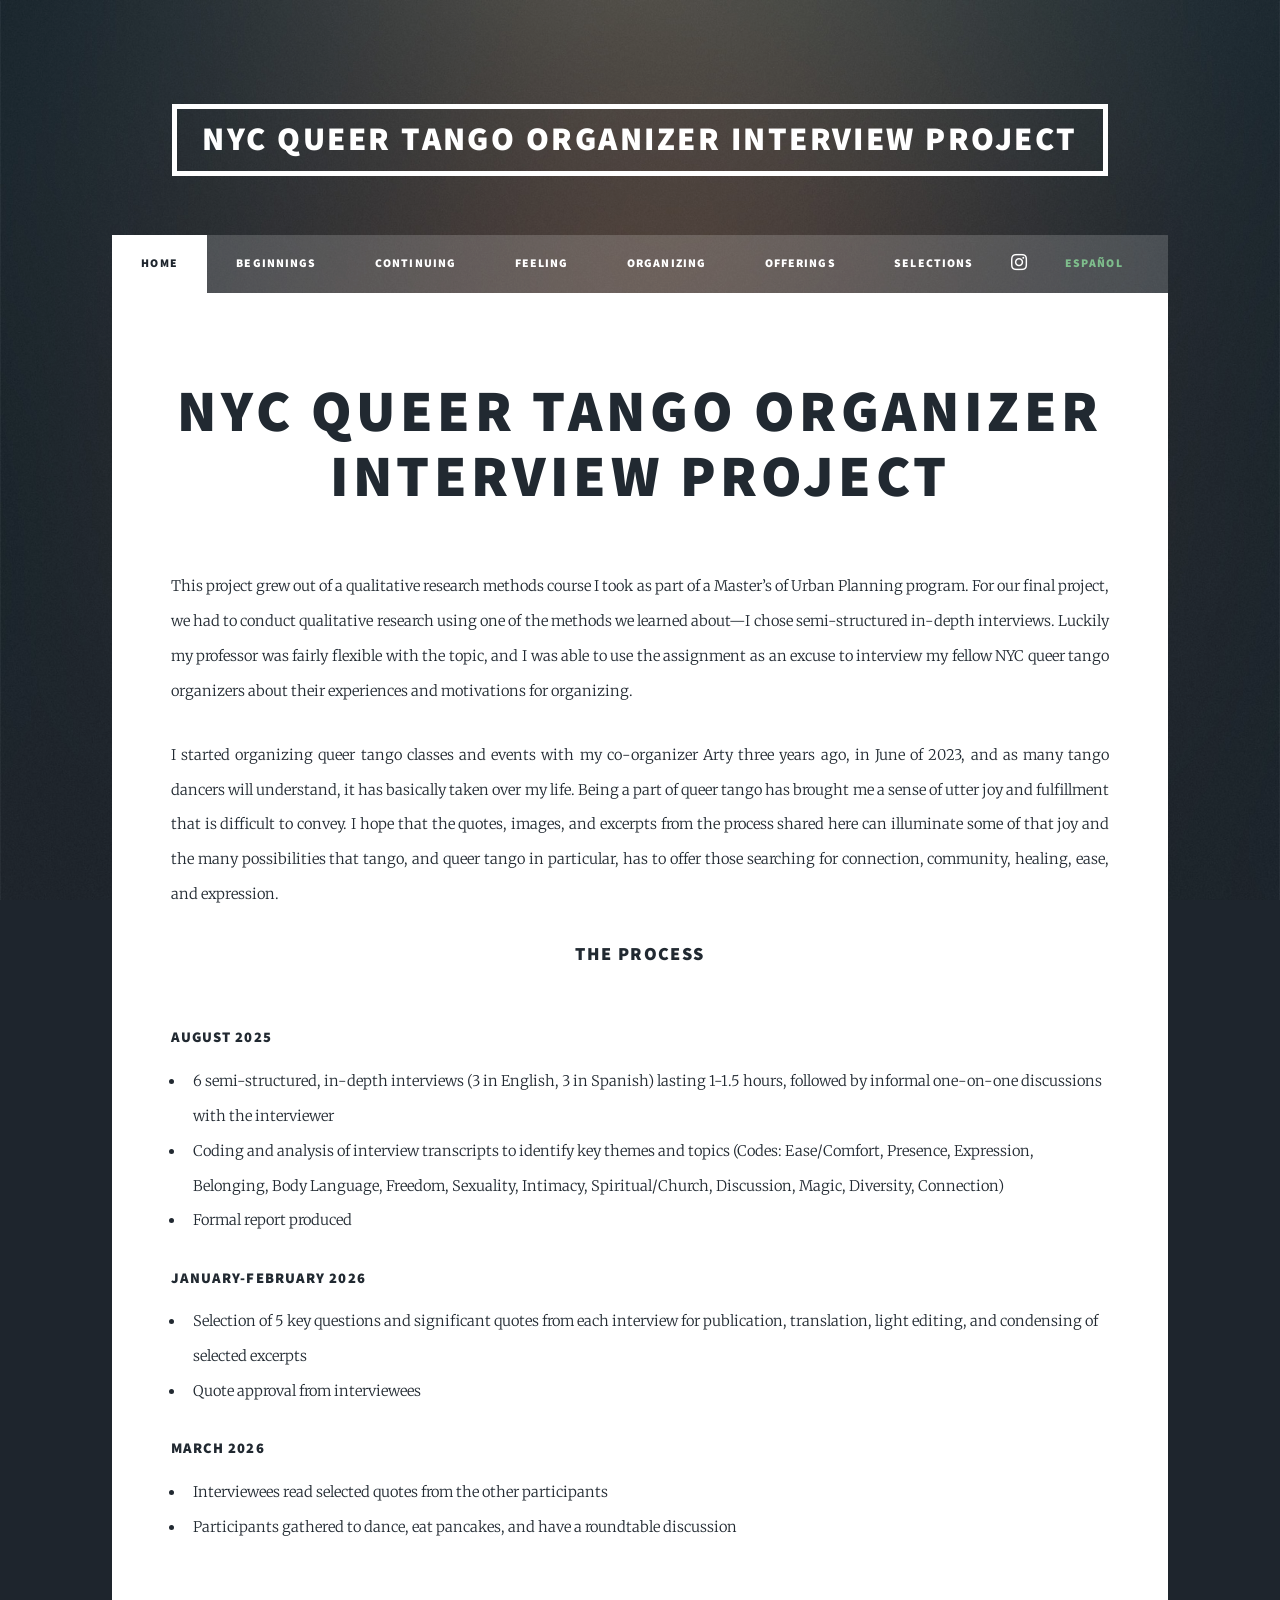
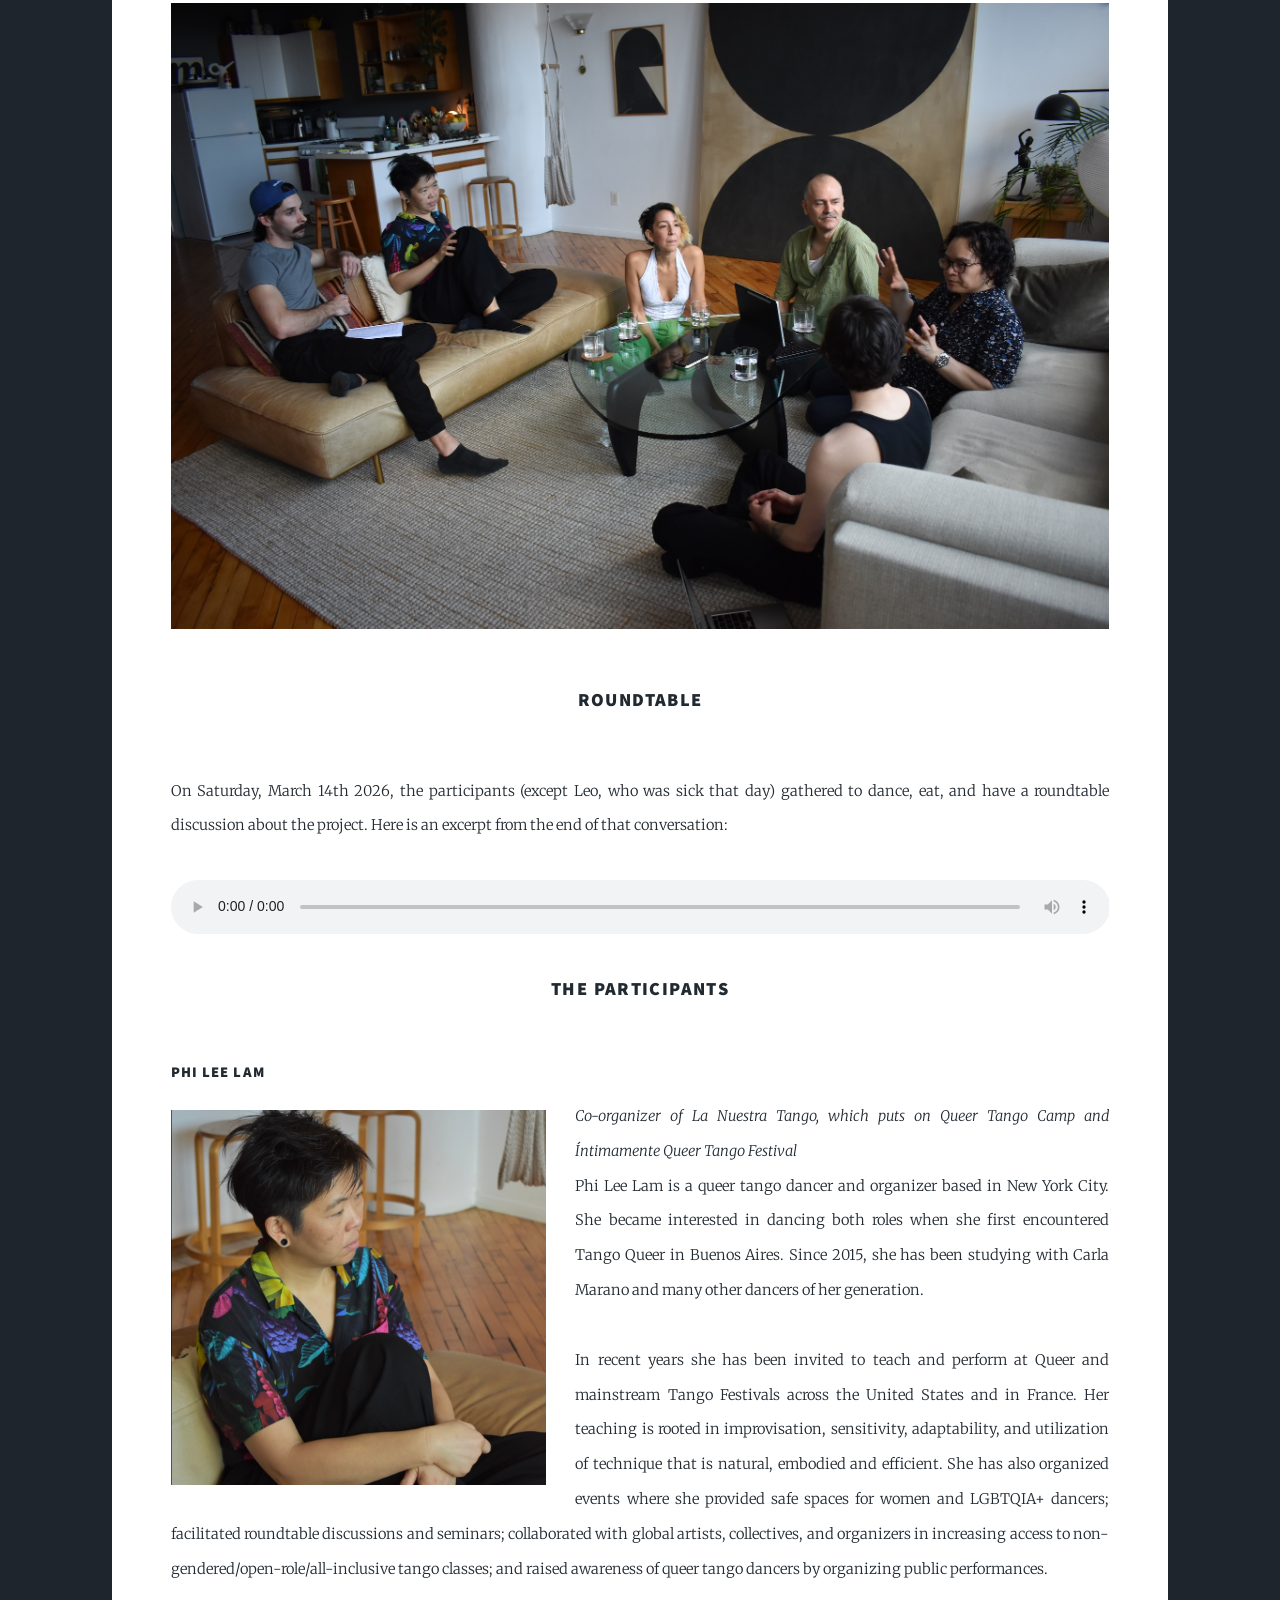
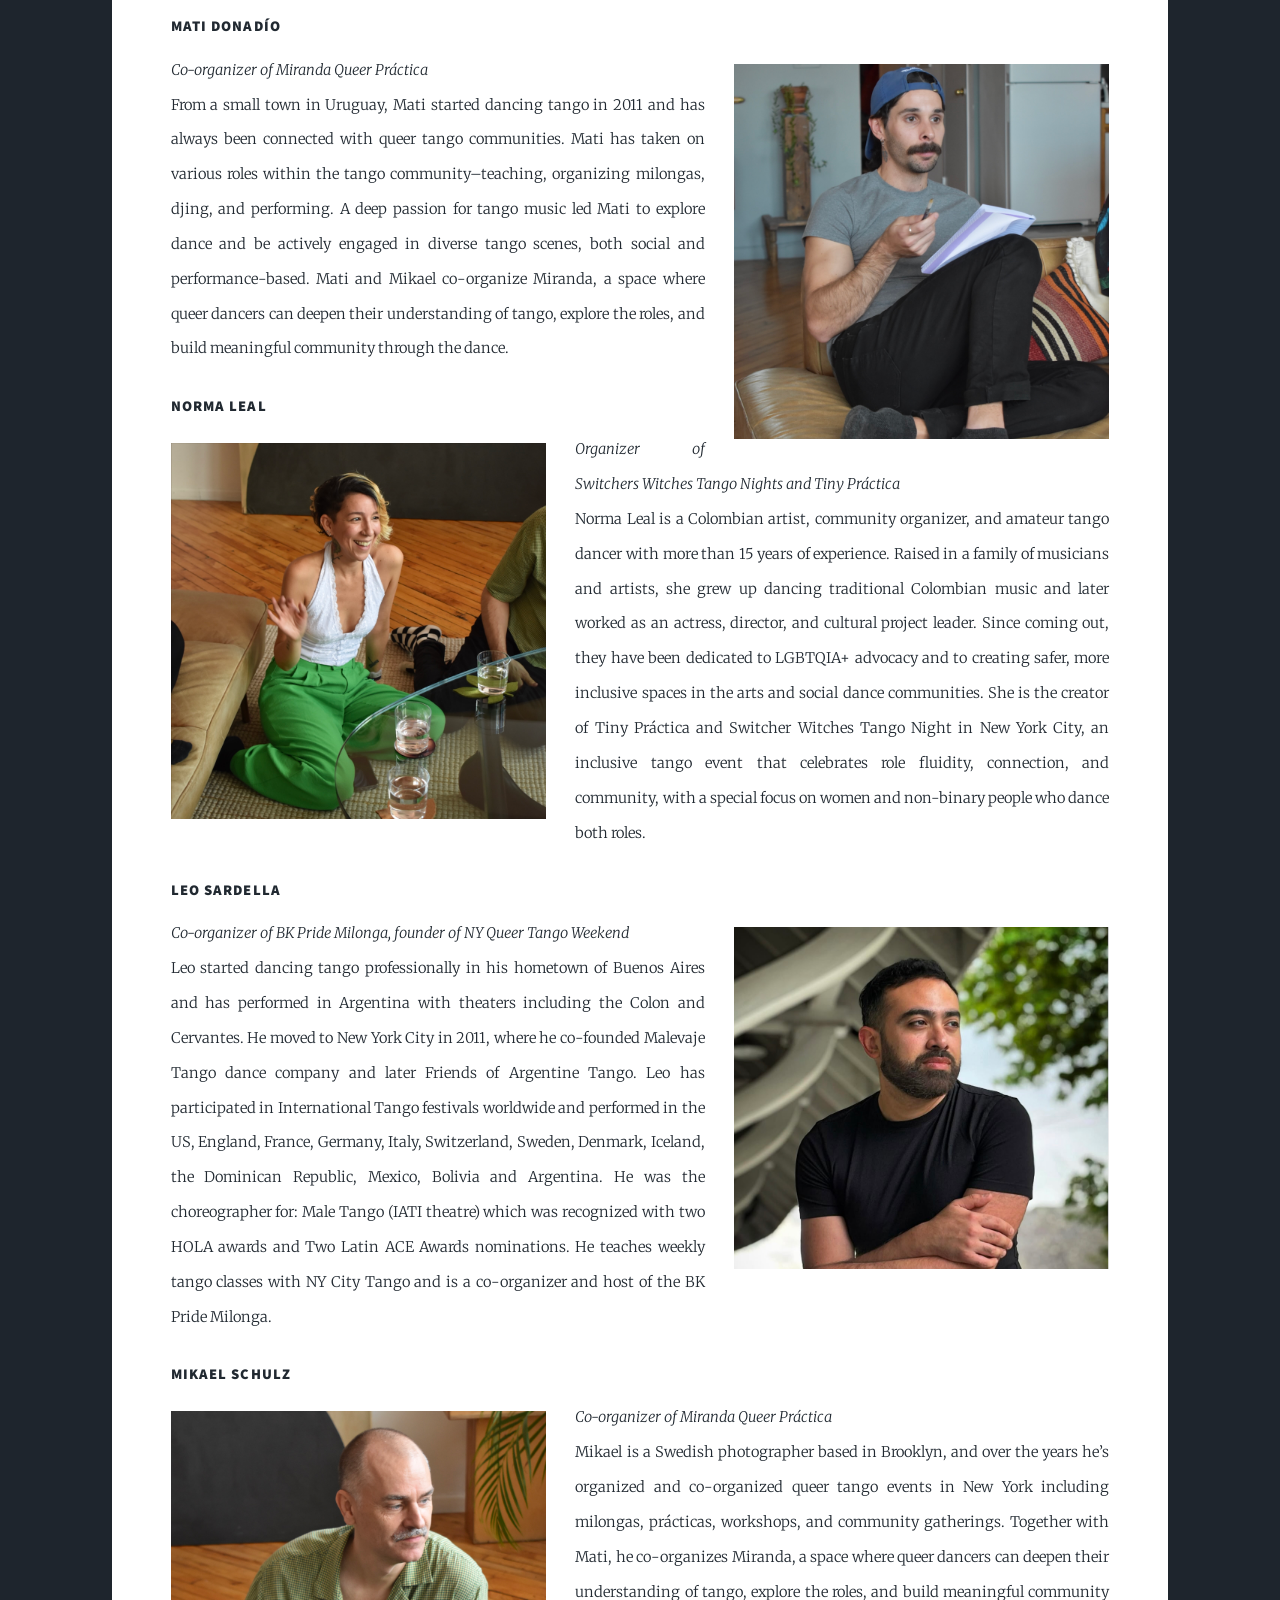
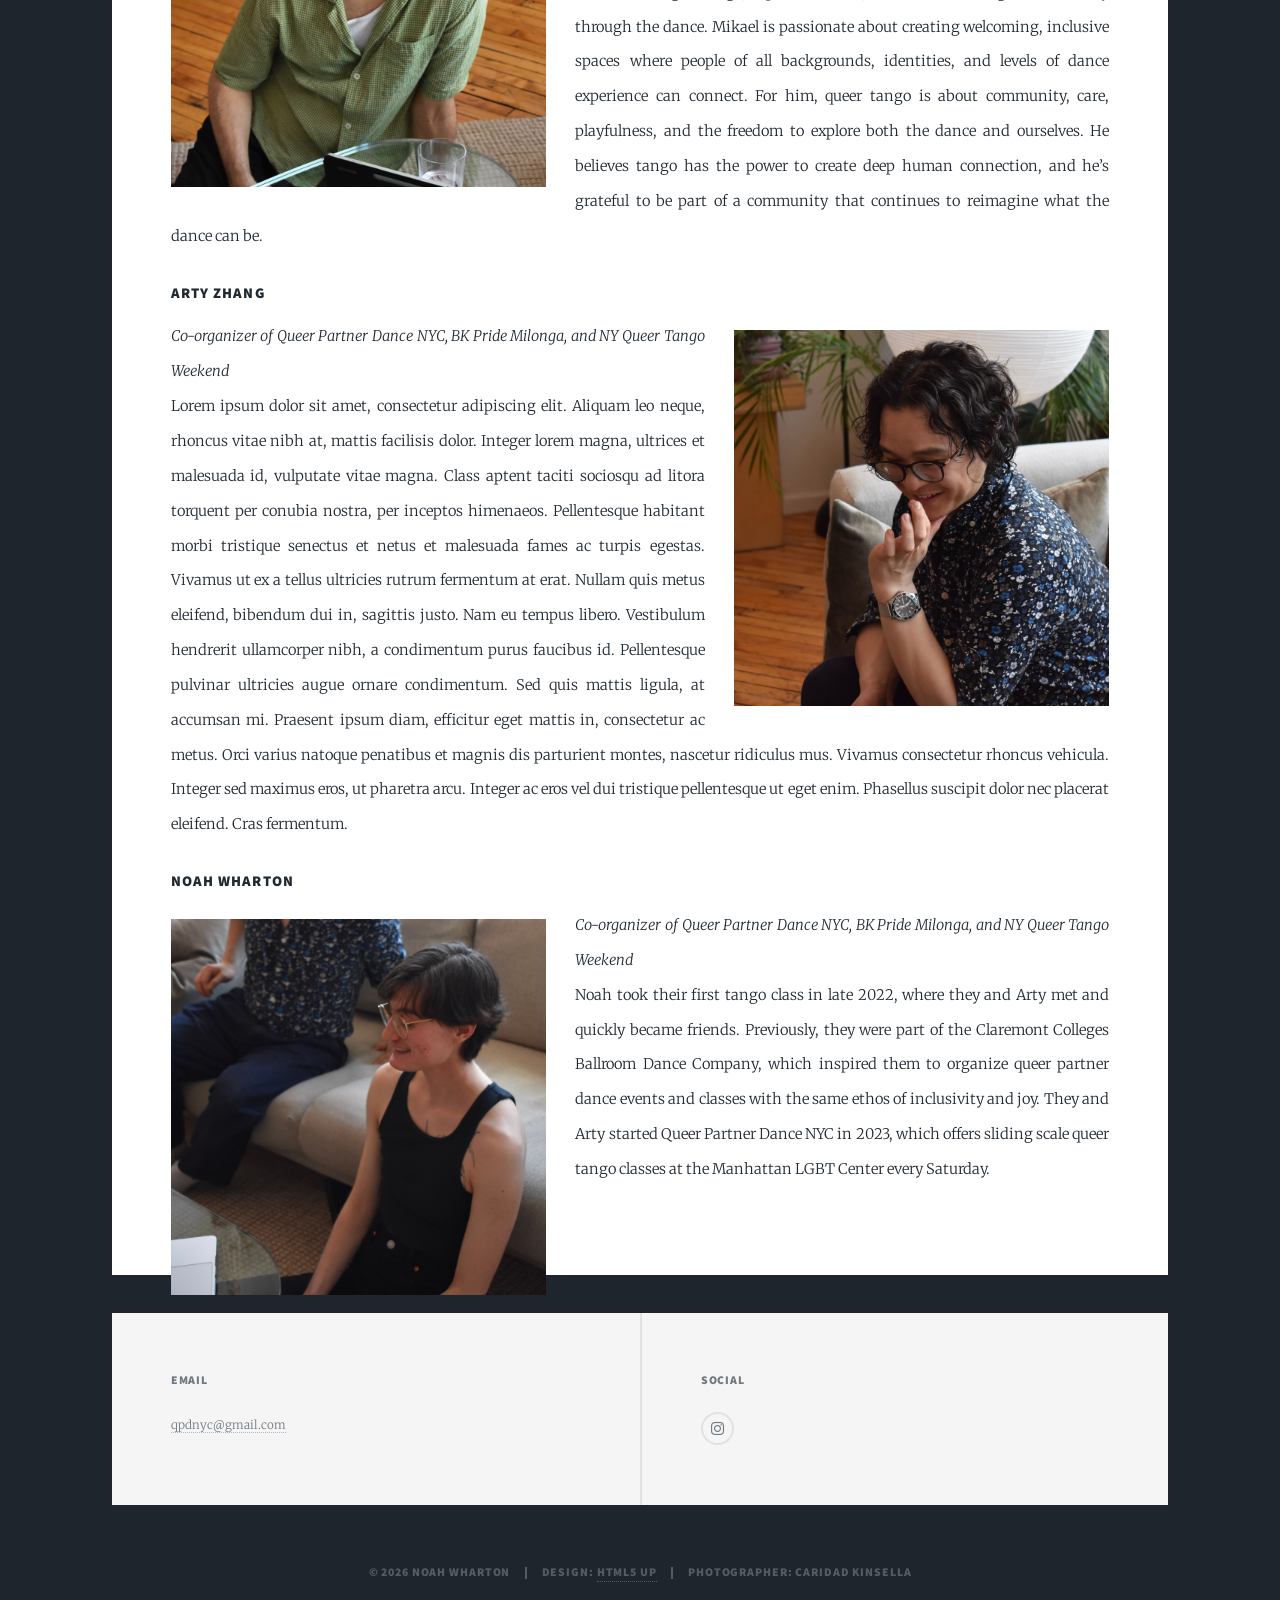
==== commit 0e6a2323: "Update index.html (update bios)" ====
--- a/index.html
+++ b/index.html
@@ -37,7 +37,7 @@
 							<li><a href="https://www.instagram.com/qpdnyc/" class="icon brands fa-instagram"><span class="label">Instagram</span></a></li>
 						</ul>
 						<ul class="links">
-							<li><a href="/es/" class="highlight-link">Español</a></li>
+							<li><a href="es/" class="highlight-link">Español</a></li>
 						</ul>
 					</nav>
 
@@ -88,19 +88,19 @@
                                     <h3>The Participants</h3>
                                 </header>
 								<h4>Phi Lee Lam</h4>
-									<p><span class="image left"><img src="images/Phi_Lee.png" alt="" /></span><i>Co-organizer of La Nuestra Tango, which puts on Queer Tango Camp and Íntimamente Queer Tango Festival</i><br />Phi Lee Lam is a queer tango dancer and organizer based in New York City. She became interested in dancing both roles when she first encountered Tango Queer in Buenos Aires. Since 2015, she has been studying with Carla Marano and many other dancers of her generation.<br /><br />In recent years she has been invited to teach and perform at Queer and mainstream Tango Festivals across the United States and in France. Her teaching is rooted in improvisation, sensitivity, adaptability, and utilization of technique that is natural, embodied and efficient. She has also organized events where she provided safe spaces for women and LGBTQIA+ dancers; facilitated roundtable discussions and seminars; collaborated with global artists, collectives, and organizers in increasing access to non-gendered/open-role/all-inclusive tango classes; and raised awareness of queer tango dancers by organizing public performances.</p>
+									<p><span class="image left"><img src="images/Phi_Lee.jpg" alt="" /></span><i>Co-organizer of La Nuestra Tango, which puts on Queer Tango Camp and Íntimamente Queer Tango Festival</i><br />Phi Lee Lam is a queer tango dancer and organizer based in New York City. She became interested in dancing both roles when she first encountered Tango Queer in Buenos Aires. Since 2015, she has been studying with Carla Marano and many other dancers of her generation.<br /><br />In recent years she has been invited to teach and perform at Queer and mainstream Tango Festivals across the United States and in France. Her teaching is rooted in improvisation, sensitivity, adaptability, and utilization of technique that is natural, embodied and efficient. She has also organized events where she provided safe spaces for women and LGBTQIA+ dancers; facilitated roundtable discussions and seminars; collaborated with global artists, collectives, and organizers in increasing access to non-gendered/open-role/all-inclusive tango classes; and raised awareness of queer tango dancers by organizing public performances.</p>
 								<h4>Mati Donadío</h4>
-								 <p><span class="image right"><img src="images/Mati.png" alt="" /></span><i>Co-organizer of Miranda Queer Práctica</i><br />Mati, a Uruguayan tango dancer, embarked on his tango journey in 2011 and has always been connected with queer tango communities. They have made various contributions to the tango community as an instructor, milonga organizer, TDJ, and performer. Mati’s deep passion for tango music has led him to explore dance and has kept him actively engaged in diverse tango scenes, both as a milonguero and as a stage tango dancer. Together with Mikael, they co-organize Miranda, a space where queer dancers can deepen their understanding of tango, explore the roles, and build meaningful community through the dance.</p>
+								 <p><span class="image right"><img src="images/Mati.jpeg" alt="" /></span><i>Co-organizer of Miranda Queer Práctica</i><br />From a small town in Uruguay, Mati started dancing tango in 2011 and has always been connected with queer tango communities. Mati has taken on various roles within the tango community–teaching, organizing milongas, djing, and performing. A deep passion for tango music led Mati to explore dance and be actively engaged in diverse tango scenes, both social and performance-based. Mati and Mikael co-organize Miranda, a space where queer dancers can deepen their understanding of tango, explore the roles, and build meaningful community through the dance.</p>
 								<h4>Norma Leal</h4>
-								 	<p><span class="image left"><img src="images/Norma.png" alt="" /></span><i>Organizer of Switchers Witches Tango Nights and Tiny Práctica</i><br />Norma Leal is a Colombian artist, community organizer, and amateur tango dancer with more than 15 years of experience. Raised in a family of musicians and artists, she grew up dancing traditional Colombian music and later worked as an actress, director, and cultural project leader. Since coming out, they have been dedicated to LGBTQIA+ advocacy and to creating safer, more inclusive spaces in the arts and social dance communities. She is the creator of Tiny Práctica and Switcher Witches Tango Night in New York City, an inclusive tango event that celebrates role fluidity, connection, and community, with a special focus on women and non-binary people who dance both roles.</p>
+								 	<p><span class="image left"><img src="images/Norma.jpeg" alt="" /></span><i>Organizer of Switchers Witches Tango Nights and Tiny Práctica</i><br />Norma Leal is a Colombian artist, community organizer, and amateur tango dancer with more than 15 years of experience. Raised in a family of musicians and artists, she grew up dancing traditional Colombian music and later worked as an actress, director, and cultural project leader. Since coming out, they have been dedicated to LGBTQIA+ advocacy and to creating safer, more inclusive spaces in the arts and social dance communities. She is the creator of Tiny Práctica and Switcher Witches Tango Night in New York City, an inclusive tango event that celebrates role fluidity, connection, and community, with a special focus on women and non-binary people who dance both roles.</p>
 								<h4>Leo Sardella</h4>
-								 <p><span class="image right"><img src="images/Leo.png" alt="" /></span><i>Co-organizer of BK Pride Milonga, founder of NY Queer Tango Weekend</i><br />Leo started dancing tango professionally in his hometown of Buenos Aires and has performed in Argentina with theaters including the Colon and Cervantes. He moved to New York City in 2011, where he co-founded Malevaje Tango dance company and later Friends of Argentine Tango. Leo has participated in International Tango festivals worldwide and performed in the US, England, France, Germany, Italy, Switzerland, Sweden, Denmark, Iceland, the Dominican Republic, Mexico, Bolivia and Argentina. He was the choreographer for: Male Tango (IATI theatre) which was recognized with two HOLA awards and Two Latin ACE Awards nominations. He teaches weekly tango classes with NY City Tango and is a co-organizer and host of the BK Pride Milonga.</p>
+								 <p><span class="image right"><img src="images/Leo.jpeg" alt="" /></span><i>Co-organizer of BK Pride Milonga, founder of NY Queer Tango Weekend</i><br />Leo started dancing tango professionally in his hometown of Buenos Aires and has performed in Argentina with theaters including the Colon and Cervantes. He moved to New York City in 2011, where he co-founded Malevaje Tango dance company and later Friends of Argentine Tango. Leo has participated in International Tango festivals worldwide and performed in the US, England, France, Germany, Italy, Switzerland, Sweden, Denmark, Iceland, the Dominican Republic, Mexico, Bolivia and Argentina. He was the choreographer for: Male Tango (IATI theatre) which was recognized with two HOLA awards and Two Latin ACE Awards nominations. He teaches weekly tango classes with NY City Tango and is a co-organizer and host of the BK Pride Milonga.</p>
 								<h4>Mikael Schulz</h4>
-								 	<p><span class="image left"><img src="images/Mikael.png" alt="" /></span><i>Co-organizer of Miranda Queer Práctica</i><br />Mikael is a Swedish photographer based in Brooklyn, and over the years he’s organized and co-organized queer tango events in New York including milongas, prácticas, workshops, and community gatherings. Together with Mati, he co-organizes Miranda, a space where queer dancers can deepen their understanding of tango, explore the roles, and build meaningful community through the dance. Mikael is passionate about creating welcoming, inclusive spaces where people of all backgrounds, identities, and levels of dance experience can connect. For him, queer tango is about community, care, playfulness, and the freedom to explore both the dance and ourselves. He believes tango has the power to create deep human connection, and he’s grateful to be part of a community that continues to reimagine what the dance can be.</p>
+								 	<p><span class="image left"><img src="images/Mikael.jpeg" alt="" /></span><i>Co-organizer of Miranda Queer Práctica</i><br />Mikael is a Swedish photographer based in Brooklyn, and over the years he’s organized and co-organized queer tango events in New York including milongas, prácticas, workshops, and community gatherings. Together with Mati, he co-organizes Miranda, a space where queer dancers can deepen their understanding of tango, explore the roles, and build meaningful community through the dance. Mikael is passionate about creating welcoming, inclusive spaces where people of all backgrounds, identities, and levels of dance experience can connect. For him, queer tango is about community, care, playfulness, and the freedom to explore both the dance and ourselves. He believes tango has the power to create deep human connection, and he’s grateful to be part of a community that continues to reimagine what the dance can be.</p>
 								<h4>Arty Zhang</h4>
-								 <p><span class="image right"><img src="images/Arty.png" alt="" /></span><i>Co-organizer of Queer Partner Dance NYC, BK Pride Milonga, and NY Queer Tango Weekend</i><br />Lorem ipsum dolor sit amet, consectetur adipiscing elit. Aliquam leo neque, rhoncus vitae nibh at, mattis facilisis dolor. Integer lorem magna, ultrices et malesuada id, vulputate vitae magna. Class aptent taciti sociosqu ad litora torquent per conubia nostra, per inceptos himenaeos. Pellentesque habitant morbi tristique senectus et netus et malesuada fames ac turpis egestas. Vivamus ut ex a tellus ultricies rutrum fermentum at erat. Nullam quis metus eleifend, bibendum dui in, sagittis justo. Nam eu tempus libero. Vestibulum hendrerit ullamcorper nibh, a condimentum purus faucibus id. Pellentesque pulvinar ultricies augue ornare condimentum. Sed quis mattis ligula, at accumsan mi. Praesent ipsum diam, efficitur eget mattis in, consectetur ac metus. Orci varius natoque penatibus et magnis dis parturient montes, nascetur ridiculus mus. Vivamus consectetur rhoncus vehicula. Integer sed maximus eros, ut pharetra arcu. Integer ac eros vel dui tristique pellentesque ut eget enim. Phasellus suscipit dolor nec placerat eleifend. Cras fermentum.</p>
+								 <p><span class="image right"><img src="images/Arty.jpeg" alt="" /></span><i>Co-organizer of Queer Partner Dance NYC, BK Pride Milonga, and NY Queer Tango Weekend</i><br />Lorem ipsum dolor sit amet, consectetur adipiscing elit. Aliquam leo neque, rhoncus vitae nibh at, mattis facilisis dolor. Integer lorem magna, ultrices et malesuada id, vulputate vitae magna. Class aptent taciti sociosqu ad litora torquent per conubia nostra, per inceptos himenaeos. Pellentesque habitant morbi tristique senectus et netus et malesuada fames ac turpis egestas. Vivamus ut ex a tellus ultricies rutrum fermentum at erat. Nullam quis metus eleifend, bibendum dui in, sagittis justo. Nam eu tempus libero. Vestibulum hendrerit ullamcorper nibh, a condimentum purus faucibus id. Pellentesque pulvinar ultricies augue ornare condimentum. Sed quis mattis ligula, at accumsan mi. Praesent ipsum diam, efficitur eget mattis in, consectetur ac metus. Orci varius natoque penatibus et magnis dis parturient montes, nascetur ridiculus mus. Vivamus consectetur rhoncus vehicula. Integer sed maximus eros, ut pharetra arcu. Integer ac eros vel dui tristique pellentesque ut eget enim. Phasellus suscipit dolor nec placerat eleifend. Cras fermentum.</p>
 								<h4>Noah Wharton</h4>
-								 	<p><span class="image left"><img src="images/Noah.png" alt="" /></span><i>Co-organizer of Queer Partner Dance NYC, BK Pride Milonga, and NY Queer Tango Weekend</i><br />Noah took their first tango class in late 2022, where they and Arty met and quickly became friends. Previously, they were part of the Claremont Colleges Ballroom Dance Company, which inspired them to organize queer partner dance events and classes with the same ethos of inclusivity and joy. They and Arty started Queer Partner Dance NYC in 2023, which offers sliding scale queer tango classes at the Manhattan LGBT Center every Saturday.</p>
+								 	<p><span class="image left"><img src="images/Noah.jpeg" alt="" /></span><i>Co-organizer of Queer Partner Dance NYC, BK Pride Milonga, and NY Queer Tango Weekend</i><br />Noah took their first tango class in late 2022, where they and Arty met and quickly became friends. Previously, they were part of the Claremont Colleges Ballroom Dance Company, which inspired them to organize queer partner dance events and classes with the same ethos of inclusivity and joy. They and Arty started Queer Partner Dance NYC in 2023, which offers sliding scale queer tango classes at the Manhattan LGBT Center every Saturday.</p>
 							</section>
 
 					</div>
@@ -137,4 +137,4 @@
 			<script src="assets/js/main.js"></script>
 
 	</body>
-</html>+</html>
--- a/assets/css/main.css
+++ b/assets/css/main.css
@@ -3234,11 +3234,11 @@
 			width: 100%;
 			height: 100%;
 			background-color: #212931;
-			background-image: url("../../images/overlay.png"), linear-gradient(0deg, rgba(0, 0, 0, 0.1), rgba(0, 0, 0, 0.1)), url("../../images/bg.jpg");
-			background-size: auto,								auto,														100% auto;
-			background-position: center,								center,														top center;
-			background-repeat: repeat,								no-repeat,													no-repeat;
-			background-attachment: scroll,								scroll,														scroll;
+			background-image: linear-gradient(0deg, rgba(0, 0, 0, 0.1), rgba(0, 0, 0, 0.1)), url("../../images/bg.jpg");
+			background-size: auto,														100% auto;
+			background-position: center,														top center;
+			background-repeat: no-repeat,													no-repeat;
+			background-attachment: scroll,														scroll;
 			z-index: -1;
 		}
 
@@ -4706,4 +4706,4 @@
 
 .quote-card {
     margin-bottom: 3rem;
-}+}
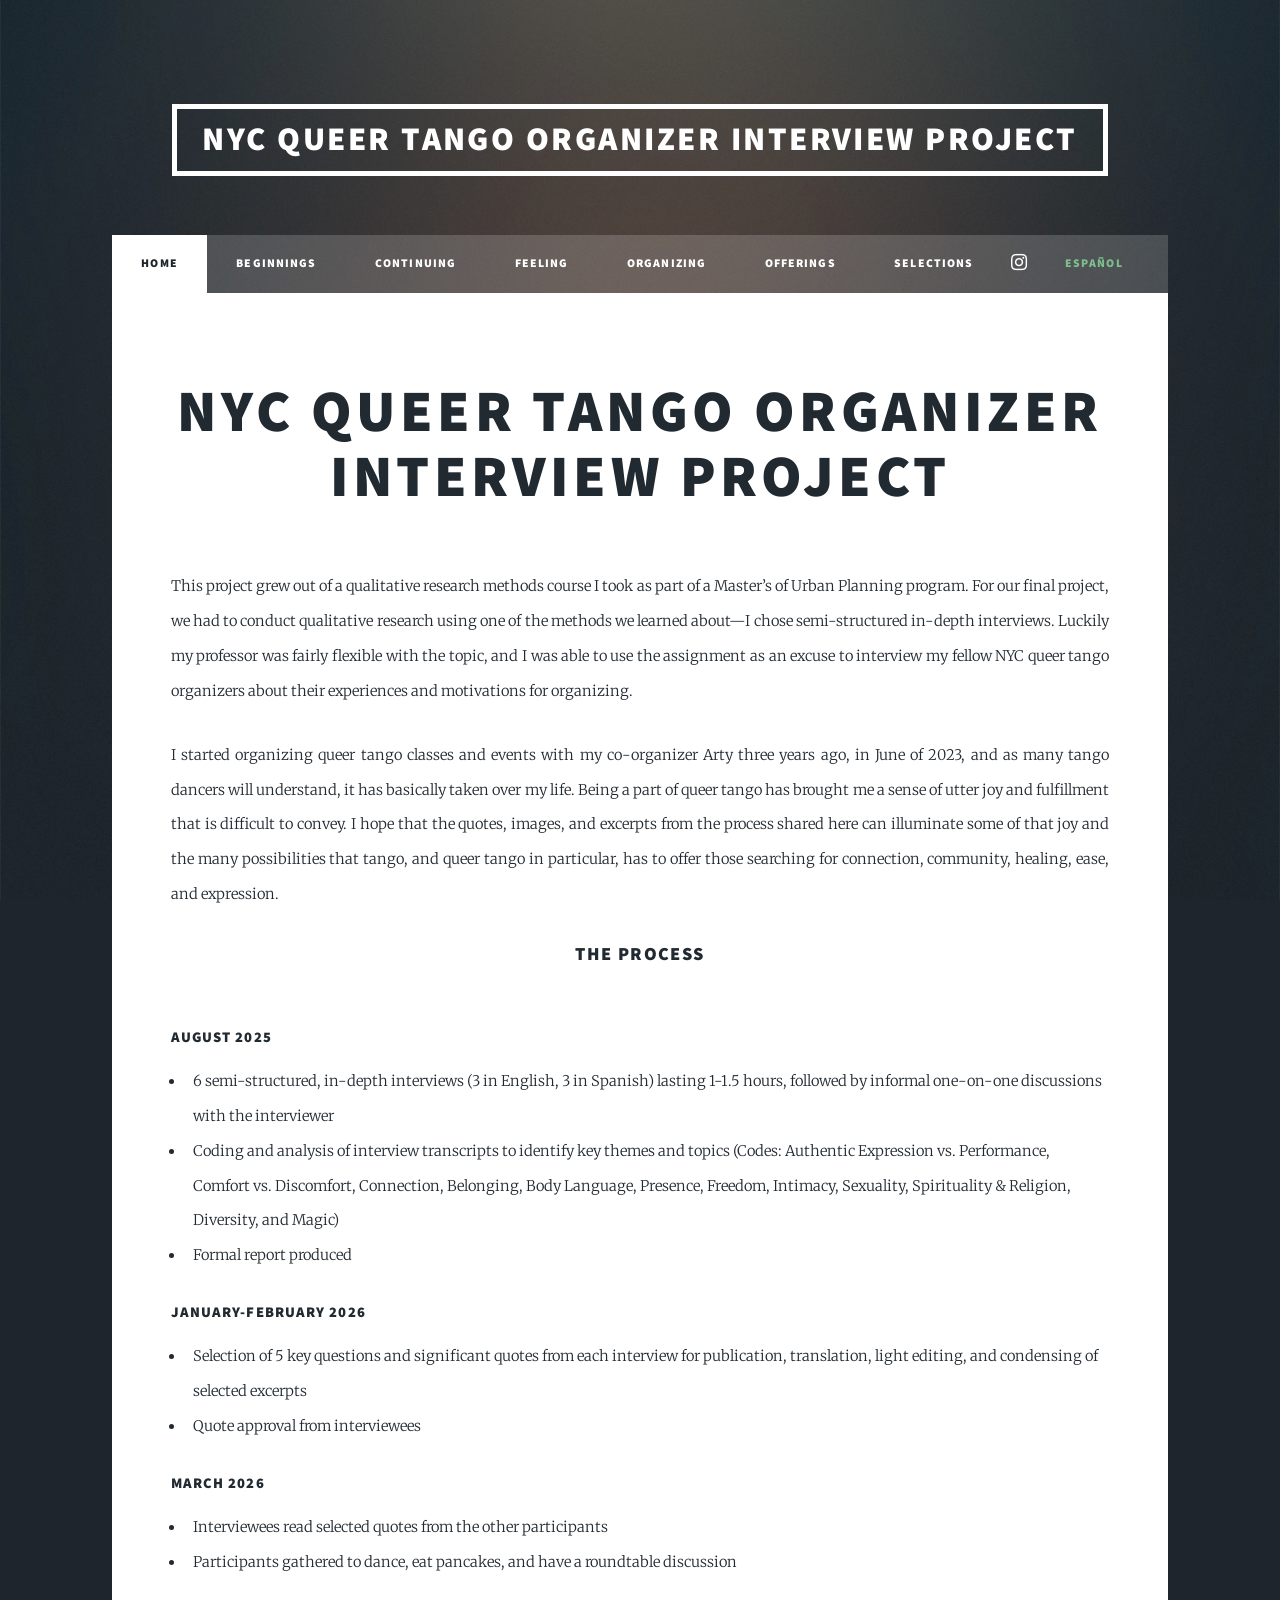
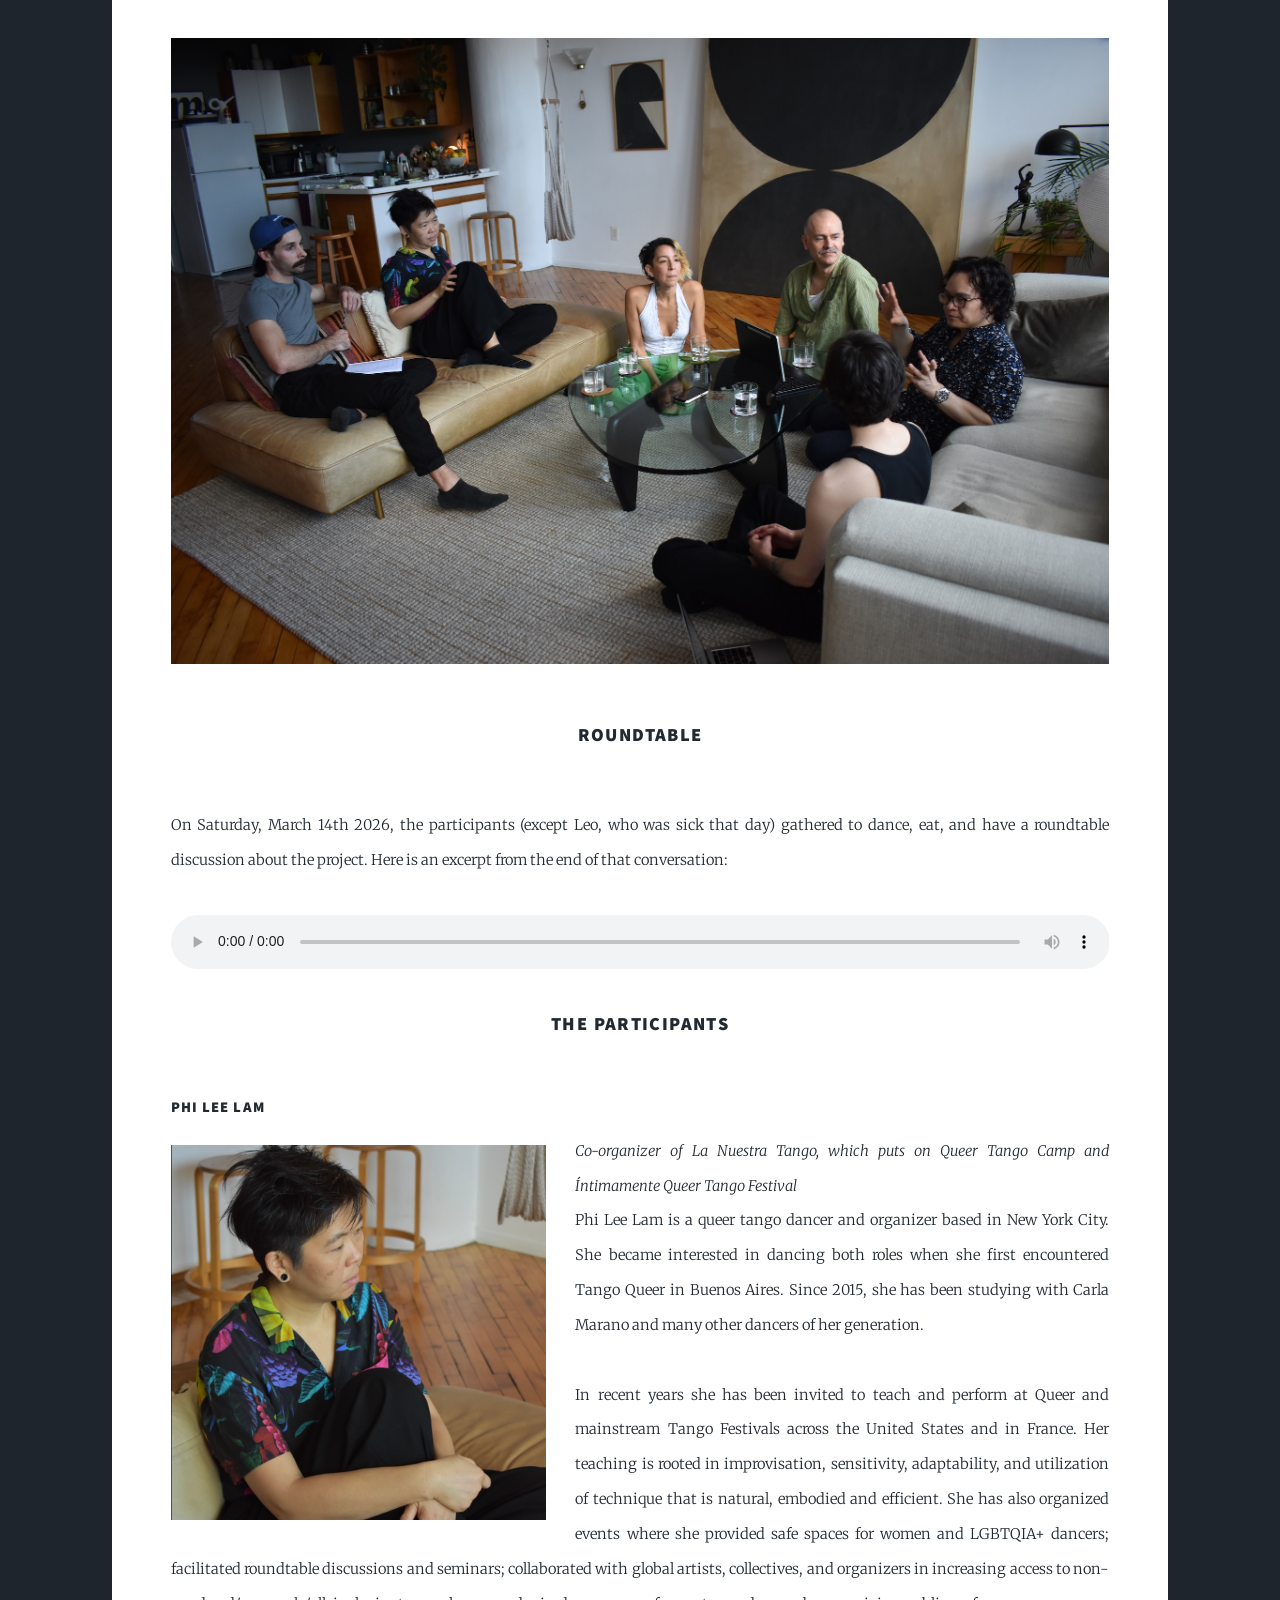
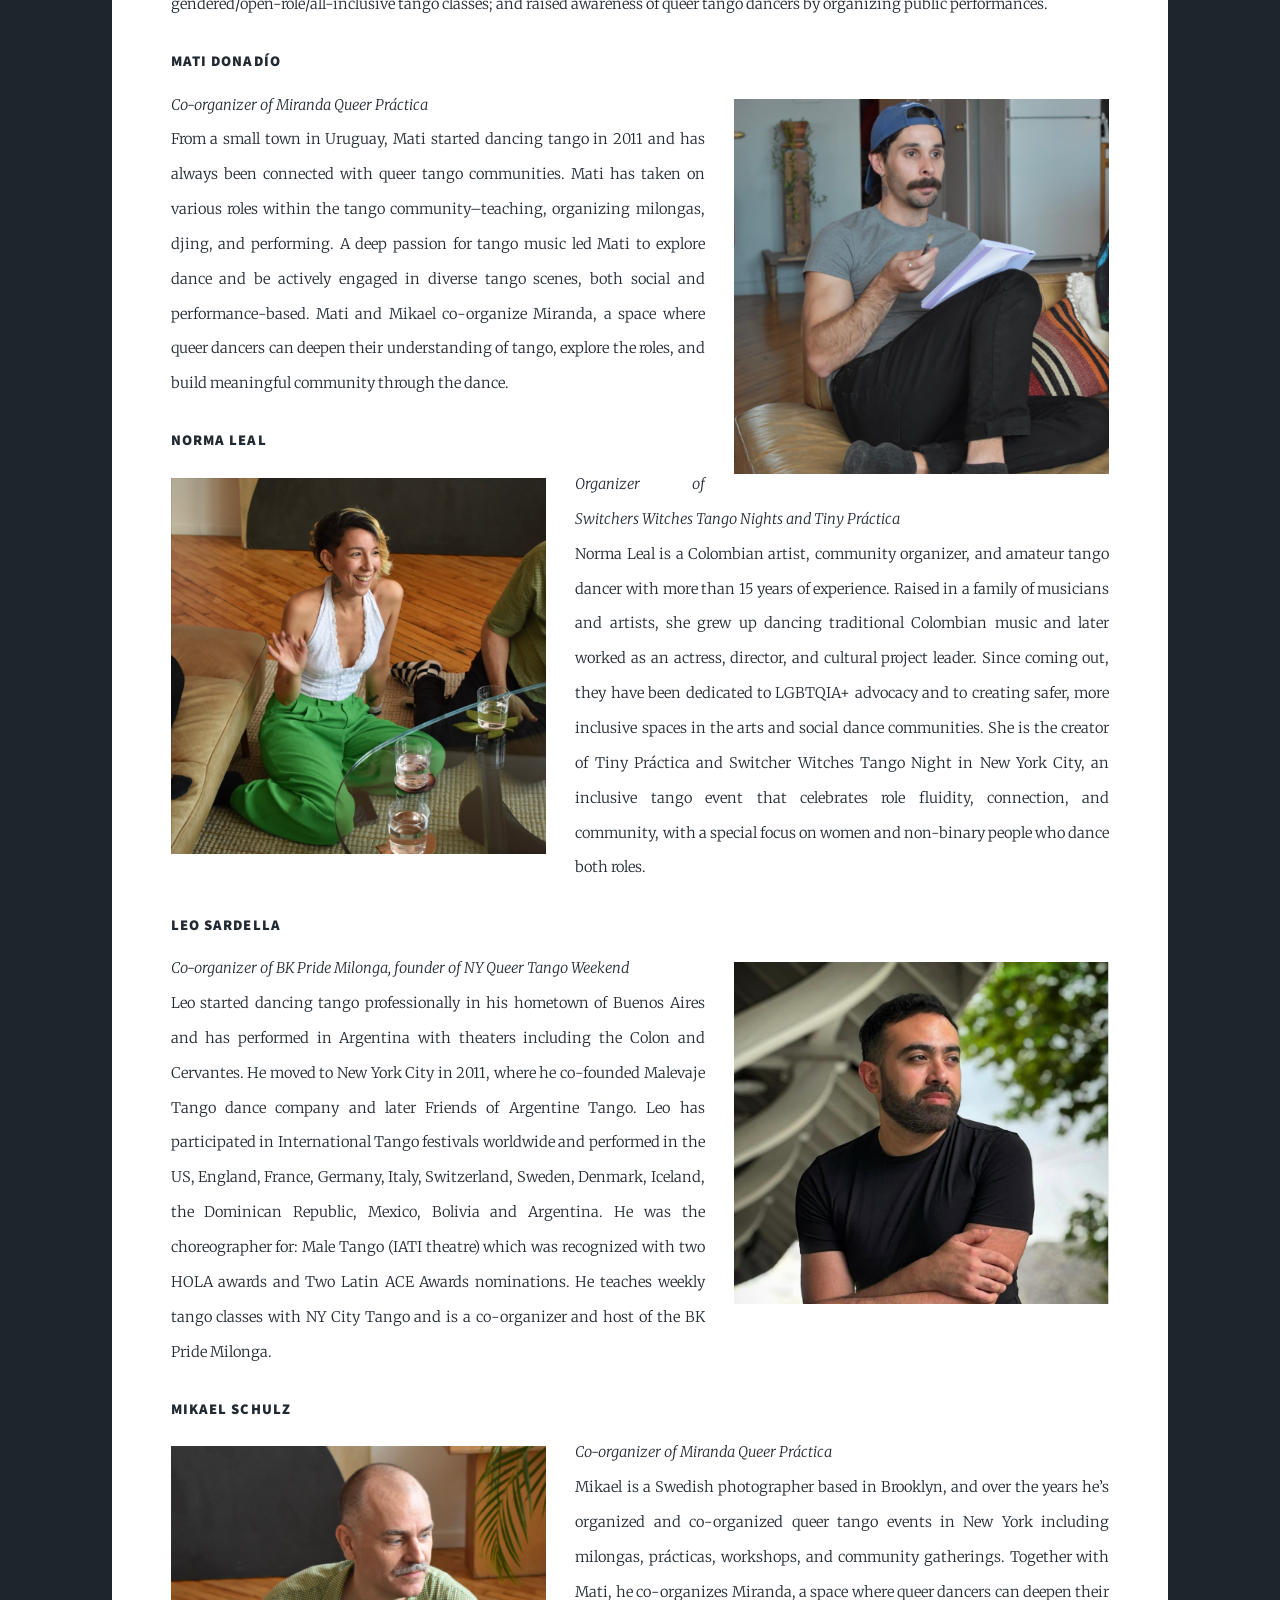
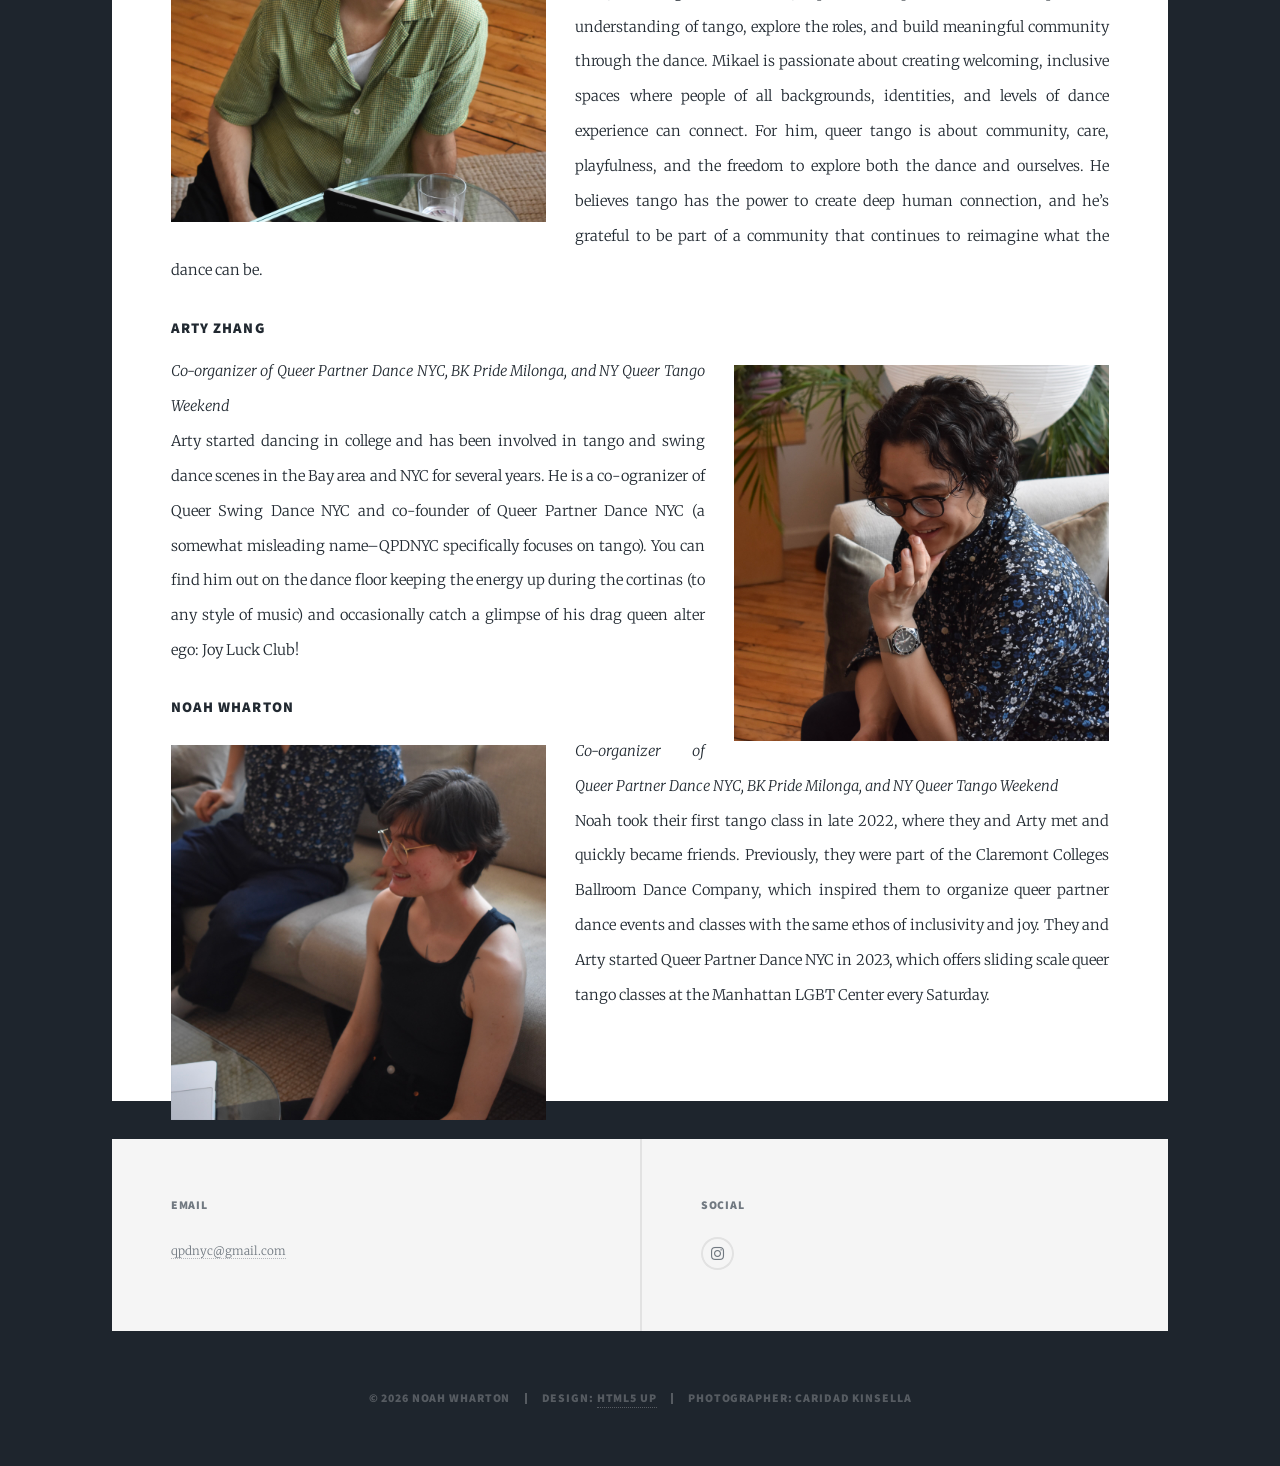
==== commit 3e55fb1d: "Update index.html (arty bio and updated codes)" ====
--- a/index.html
+++ b/index.html
@@ -59,7 +59,7 @@
 											<h4>August 2025</h4>
 											<ul>
 												<li>6 semi-structured, in-depth interviews (3 in English, 3 in Spanish) lasting 1-1.5 hours, followed by informal one-on-one discussions with the interviewer</li>
-												<li>Coding and analysis of interview transcripts to identify key themes and topics (Codes: Ease/Comfort, Presence, Expression, Belonging, Body Language, Freedom, Sexuality, Intimacy, Spiritual/Church, Discussion, Magic, Diversity, Connection)</li>
+												<li>Coding and analysis of interview transcripts to identify key themes and topics (Codes: Authentic Expression vs. Performance, Comfort vs. Discomfort, Connection, Belonging, Body Language, Presence, Freedom, Intimacy, Sexuality, Spirituality & Religion, Diversity, and Magic)</li>
 												<li>Formal report produced</li>
 											</ul>
 											<h4>January-February 2026</h4>
@@ -98,7 +98,7 @@
 								<h4>Mikael Schulz</h4>
 								 	<p><span class="image left"><img src="images/Mikael.jpeg" alt="" /></span><i>Co-organizer of Miranda Queer Práctica</i><br />Mikael is a Swedish photographer based in Brooklyn, and over the years he’s organized and co-organized queer tango events in New York including milongas, prácticas, workshops, and community gatherings. Together with Mati, he co-organizes Miranda, a space where queer dancers can deepen their understanding of tango, explore the roles, and build meaningful community through the dance. Mikael is passionate about creating welcoming, inclusive spaces where people of all backgrounds, identities, and levels of dance experience can connect. For him, queer tango is about community, care, playfulness, and the freedom to explore both the dance and ourselves. He believes tango has the power to create deep human connection, and he’s grateful to be part of a community that continues to reimagine what the dance can be.</p>
 								<h4>Arty Zhang</h4>
-								 <p><span class="image right"><img src="images/Arty.jpeg" alt="" /></span><i>Co-organizer of Queer Partner Dance NYC, BK Pride Milonga, and NY Queer Tango Weekend</i><br />Lorem ipsum dolor sit amet, consectetur adipiscing elit. Aliquam leo neque, rhoncus vitae nibh at, mattis facilisis dolor. Integer lorem magna, ultrices et malesuada id, vulputate vitae magna. Class aptent taciti sociosqu ad litora torquent per conubia nostra, per inceptos himenaeos. Pellentesque habitant morbi tristique senectus et netus et malesuada fames ac turpis egestas. Vivamus ut ex a tellus ultricies rutrum fermentum at erat. Nullam quis metus eleifend, bibendum dui in, sagittis justo. Nam eu tempus libero. Vestibulum hendrerit ullamcorper nibh, a condimentum purus faucibus id. Pellentesque pulvinar ultricies augue ornare condimentum. Sed quis mattis ligula, at accumsan mi. Praesent ipsum diam, efficitur eget mattis in, consectetur ac metus. Orci varius natoque penatibus et magnis dis parturient montes, nascetur ridiculus mus. Vivamus consectetur rhoncus vehicula. Integer sed maximus eros, ut pharetra arcu. Integer ac eros vel dui tristique pellentesque ut eget enim. Phasellus suscipit dolor nec placerat eleifend. Cras fermentum.</p>
+								 <p><span class="image right"><img src="images/Arty.jpeg" alt="" /></span><i>Co-organizer of Queer Partner Dance NYC, BK Pride Milonga, and NY Queer Tango Weekend</i><br />Arty started dancing in college and has been involved in tango and swing dance scenes in the Bay area and NYC for several years. He is a co-ogranizer of Queer Swing Dance NYC and co-founder of Queer Partner Dance NYC (a somewhat misleading name–QPDNYC specifically focuses on tango). You can find him out on the dance floor keeping the energy up during the cortinas (to any style of music) and occasionally catch a glimpse of his drag queen alter ego: Joy Luck Club!</p>
 								<h4>Noah Wharton</h4>
 								 	<p><span class="image left"><img src="images/Noah.jpeg" alt="" /></span><i>Co-organizer of Queer Partner Dance NYC, BK Pride Milonga, and NY Queer Tango Weekend</i><br />Noah took their first tango class in late 2022, where they and Arty met and quickly became friends. Previously, they were part of the Claremont Colleges Ballroom Dance Company, which inspired them to organize queer partner dance events and classes with the same ethos of inclusivity and joy. They and Arty started Queer Partner Dance NYC in 2023, which offers sliding scale queer tango classes at the Manhattan LGBT Center every Saturday.</p>
 							</section>
